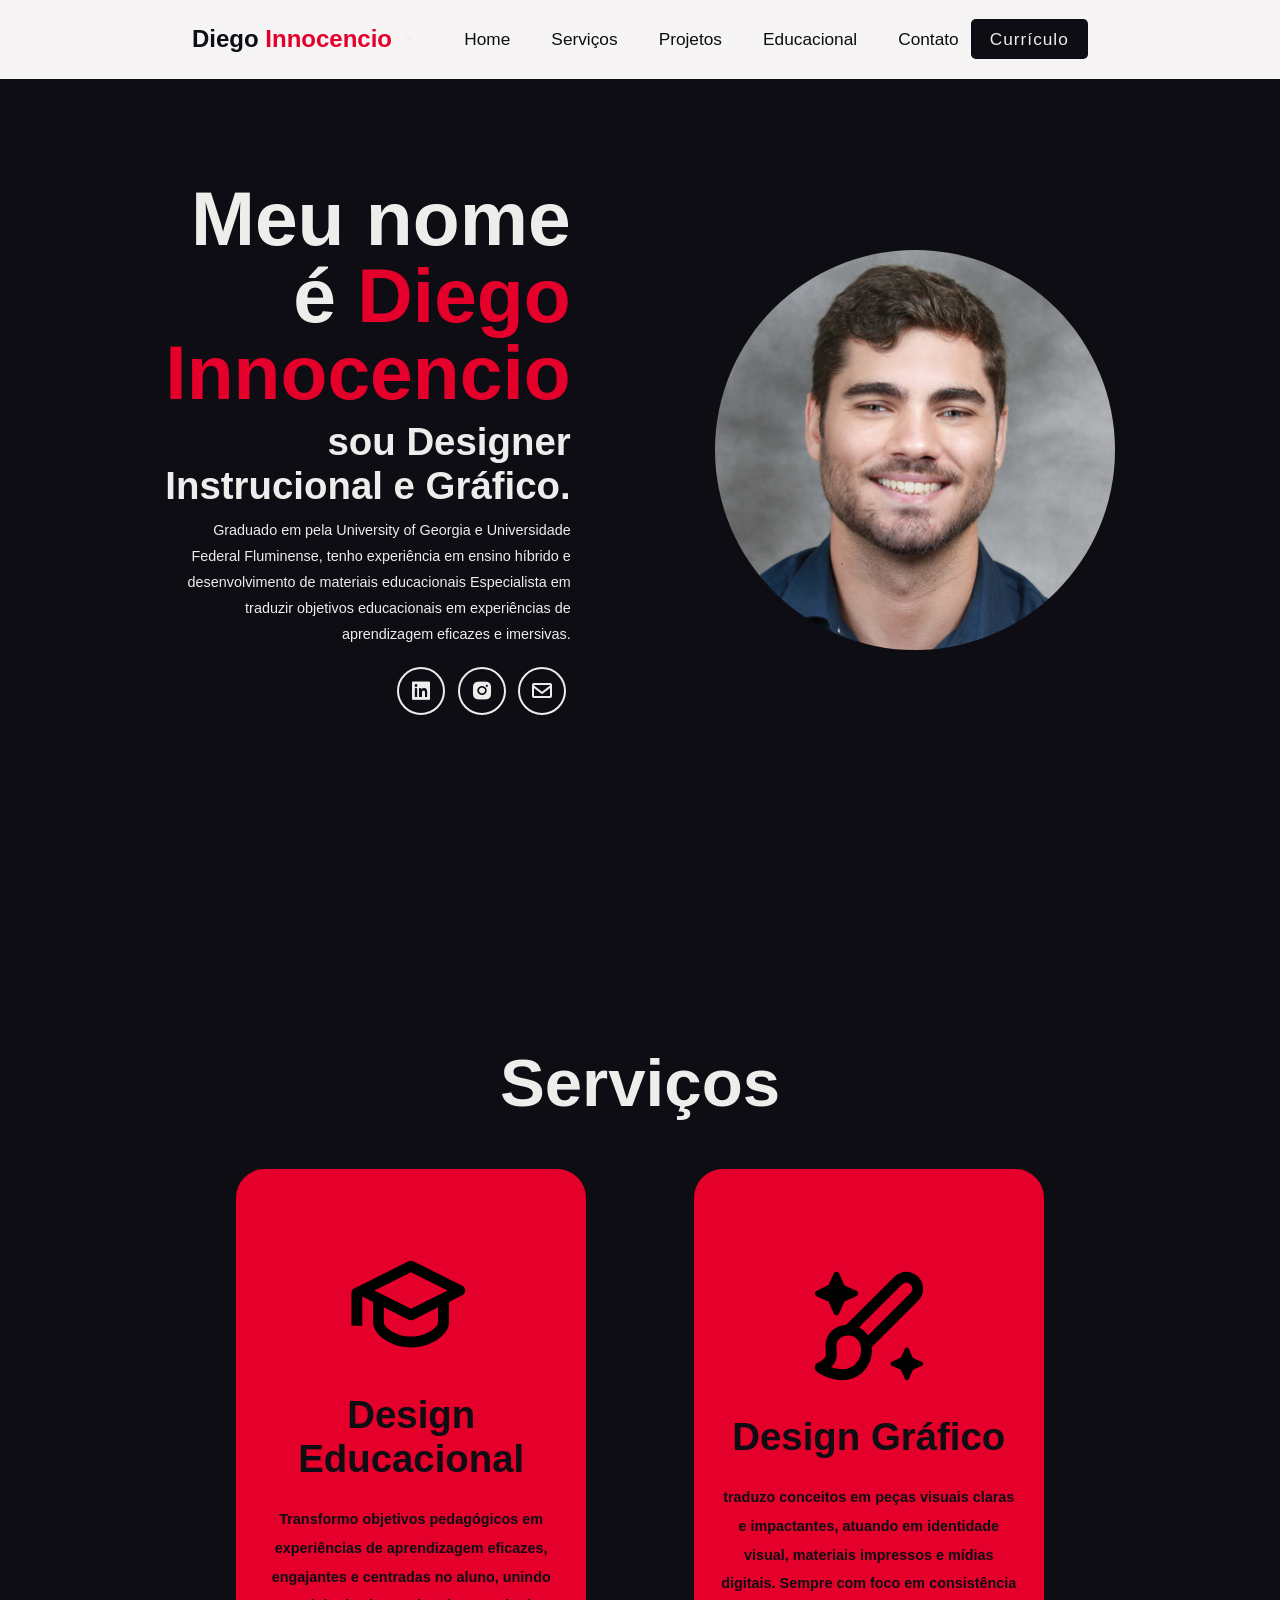
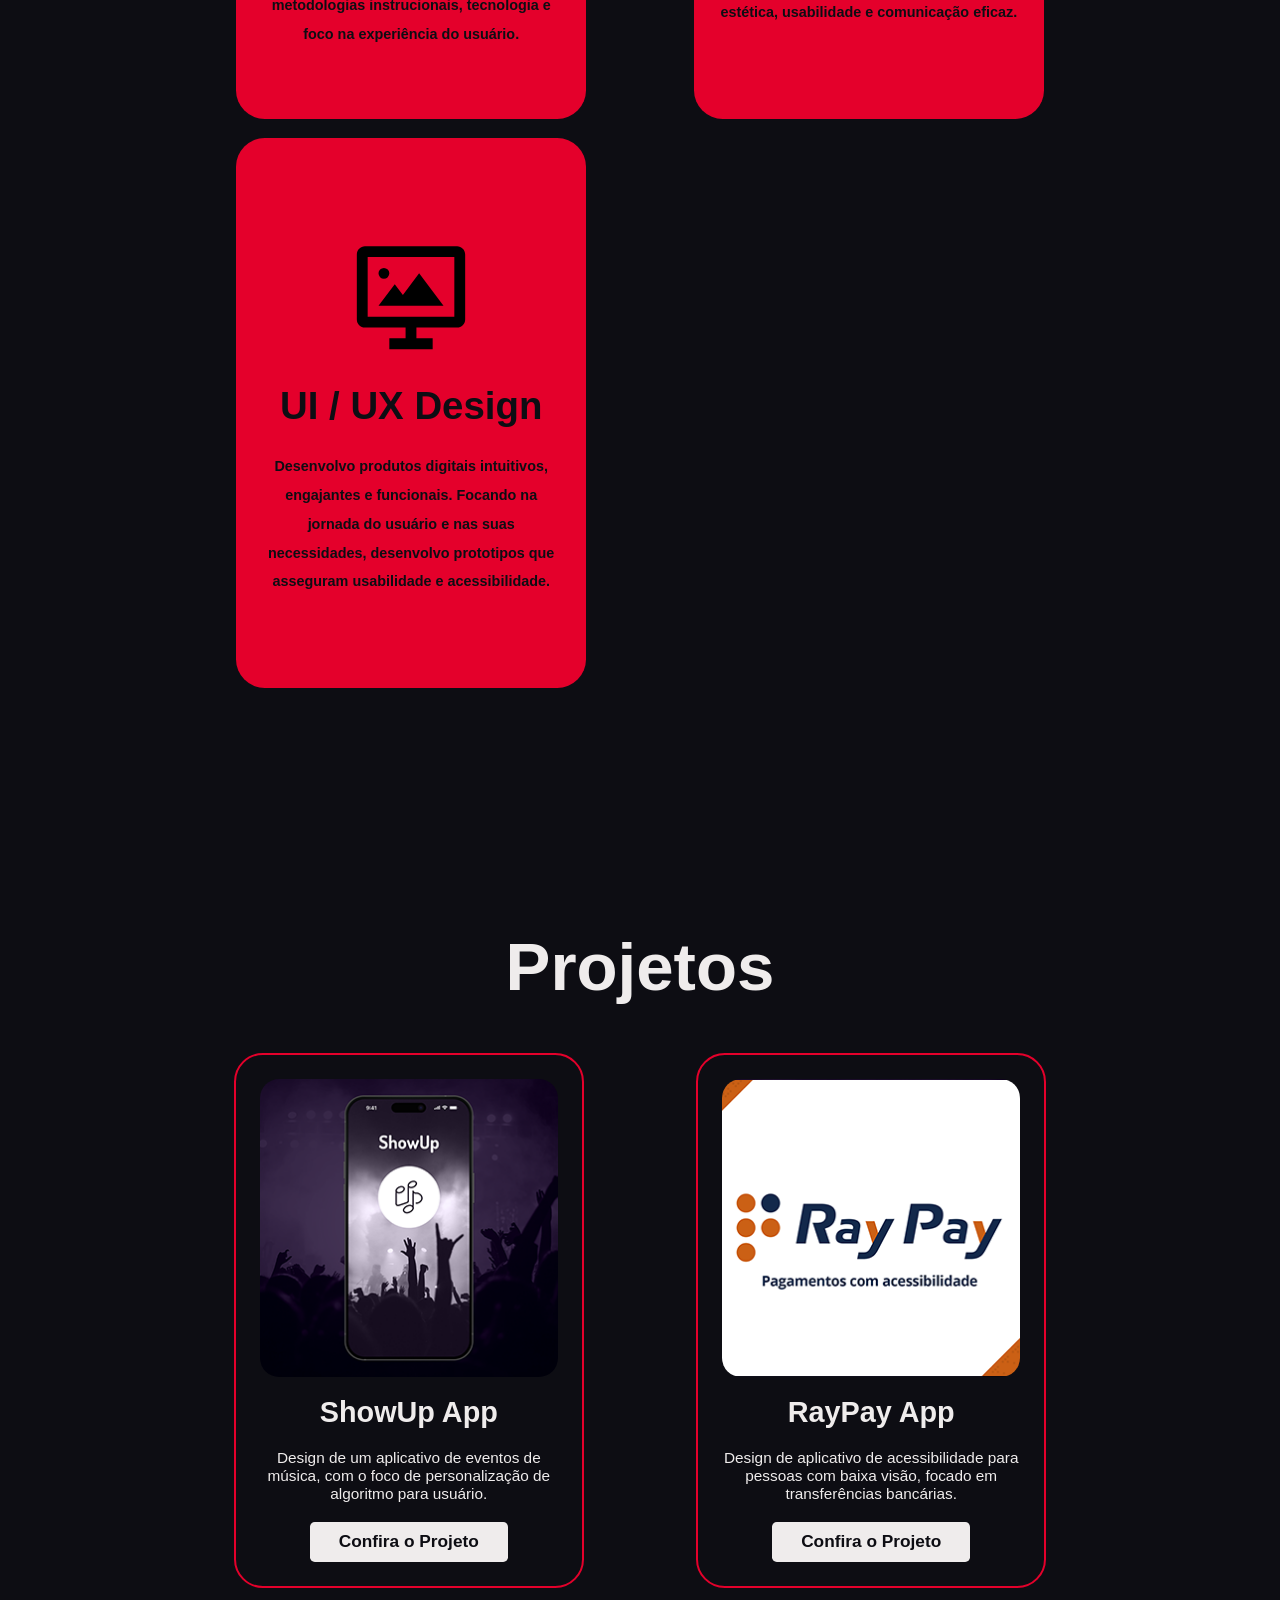
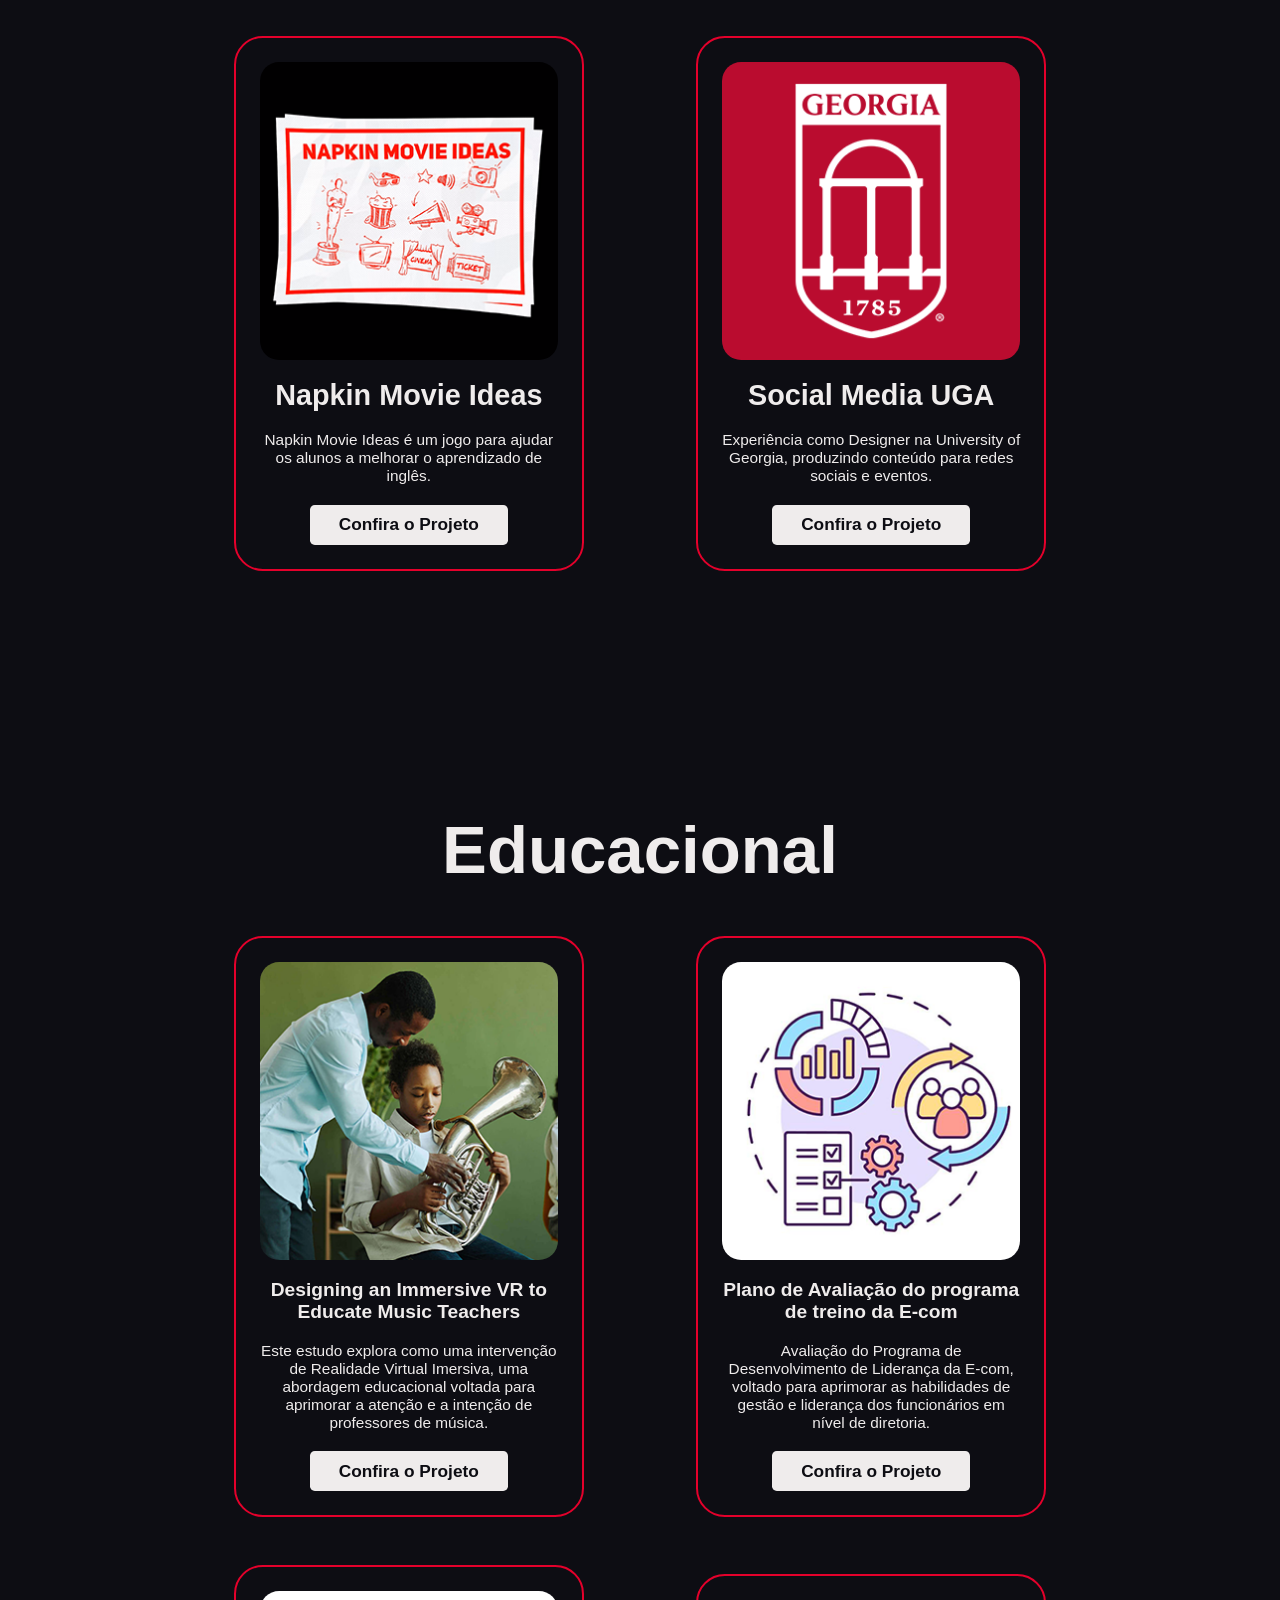
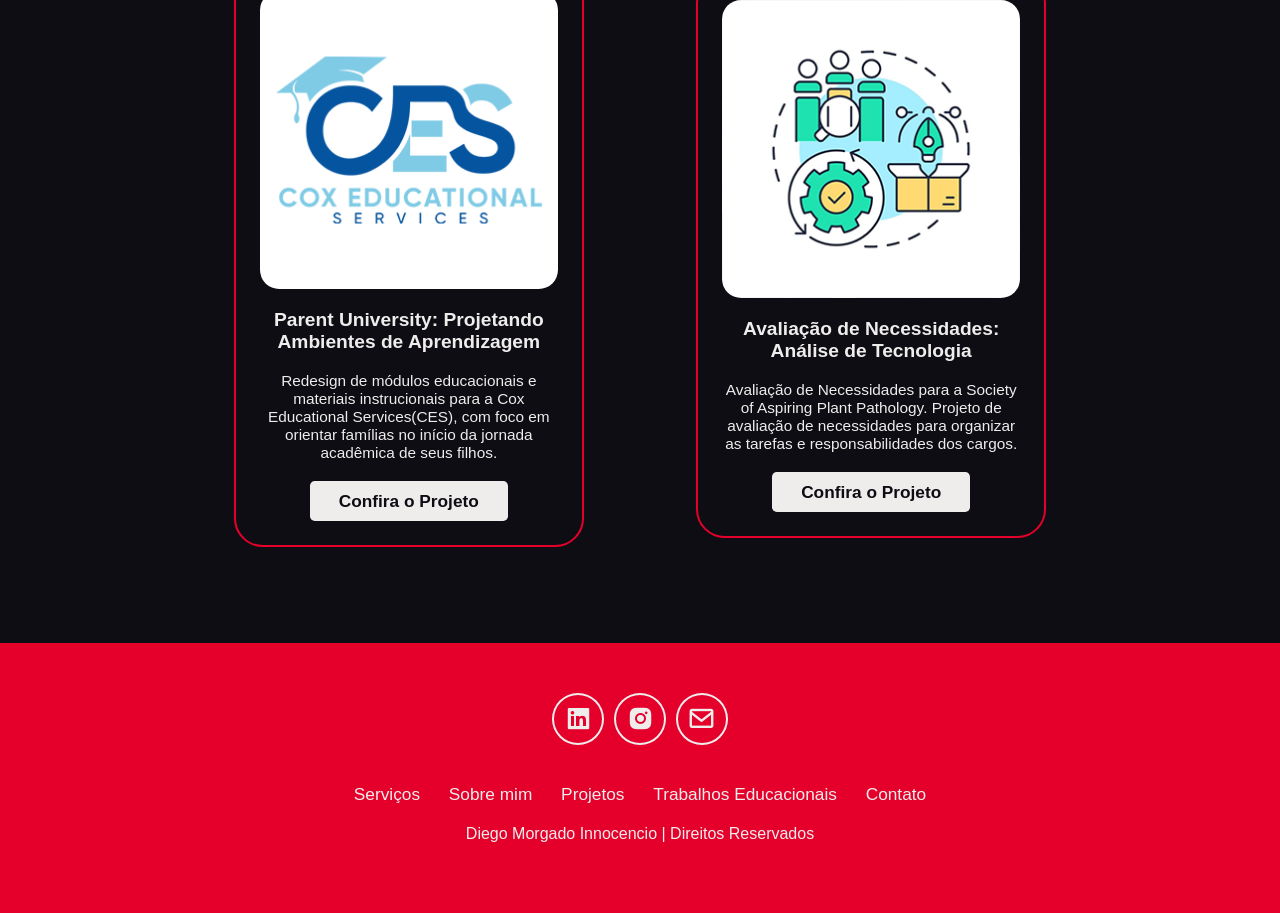
==== index.html @ fa11b502 "Update index.html" ====
<!DOCTYPE html>
<html lang="en">
<head>
    <meta charset="UTF-8">
    <meta name="viewport" content="width=device-width, initial-scale=1.0">
    <title>Website portfolio</title>
    <link rel="stylesheet" href="portfolio stylus.css">
    <link href='https://unpkg.com/boxicons@2.1.4/css/boxicons.min.css' rel='stylesheet'>

</head>

<body>
    <header class="header">
        <a href="index.html" class="Logo">
            Diego <span>Innocencio</span>
        </a>

        <i class="bx bx-menu" id="menu-icon"></i>

        <nav class="navbar">
            <a href="#home">Home</a>
            <a href="#serviços">Serviços</a>
            <a href="#projetos">Projetos</a>
            <a href="#trabalhos-educacionais">Educacional</a>
            <a href="mailto:diinnocencio@gmail.com">Contato</a>
        </nav>

        <a href="Files/Designer educacional Diego Innocencio.pdf"
        class="Gradient-button" target="_blank" rel="noopener noreferrer">Currículo</a>
        
    </header>
    

    <section class="home" id="home">
        <div class="home-content">
            <div class="home-img"></div>
            <h1>Meu nome é <span>Diego Innocencio</span></h1>
            <h3>sou Designer Instrucional e Gráfico.</h3>
            <p> Graduado em pela University of Georgia e Universidade Federal Fluminense, tenho experiência em ensino híbrido e desenvolvimento de materiais educacionais Especialista em traduzir objetivos educacionais em experiências de aprendizagem eficazes e imersivas.</p>

            <div class="social-icons">

                    <a href="https://www.linkedin.com/in/diegomorgadoinnocencio/"  target="_blank" 
                        rel="noopener noreferrer"
                         aria-label="LinkedIn">
                        <i class="bx bxl-linkedin-square"></i>
                    </a>

                    <a href="https://www.instagram.com/diinnocencio/"  target="_blank" 
                        rel="noopener noreferrer"
                         aria-label="Instagram">
                        <i class="bx bxl-instagram-alt"></i>
                    </a>

                    <a href="mailto:diinnocencio@gmail.com" aria-label="Email">
                        <i class="bx bx-envelope"></i>
                    </a>
                                
            </div>
        </div>

        <div class="home-img">
            <img src="foto portfolio.jpg" alt="Foto Diego Innocencio">
        </div>

    </section>

    <section class="serviços" id="serviços">
        <h2 class="heading">Serviços</h2>
        <div class="serviços-container">

            <div class="serviços-box">
                <div class="serviços-info">
                    <img src="icons/education.svg" alt="">
                    <h4>Design Educacional</h4>
                    <p> Transformo objetivos pedagógicos em experiências de aprendizagem eficazes, engajantes e centradas no aluno, unindo metodologias instrucionais, tecnologia e foco na experiência do usuário.</p>
                </div>
            </div>

            <div class="serviços-box">
                <div class="serviços-info">
                    <img src="icons/brush-sparkles.svg" alt="" class="serviços-info-icon">
                    <h4>Design Gráfico</h4>
                    <p>traduzo conceitos em peças visuais claras e impactantes, atuando em identidade visual, materiais impressos e mídias digitais. Sempre com foco em consistência estética, usabilidade e comunicação eficaz.</p>
                </div>
            </div>

            <div class="serviços-box">
                <div class="serviços-info">
                    <img src="icons/monitor-wallpaper.svg" alt="">
                    <h4>UI / UX Design</h4>
                    <p>Desenvolvo produtos digitais intuitivos, engajantes e funcionais. Focando na jornada do usuário e nas suas necessidades, desenvolvo prototipos que asseguram usabilidade e acessibilidade.</p>
                </div>
            </div>
        </div>
    </section>

    <section class="projetos" id="projetos">
        <h2 class="heading">Projetos</h2>

        <div class="projetos-box">
            <div class="projetos-card">
                <img src="Projeto/projeto_01_showup/icon_Showup.png" alt="">
                <h3>ShowUp App</h3>
                <p> Design de um aplicativo de eventos de música, com o foco de personalização de algoritmo para usuário.</p>
                <a href="Projeto_Showup.html" class="button">Confira o Projeto</a>
            </div>

            <div class="projetos-card">
                <img src="Projeto/projeto_Raypay/icon_Raypay.png" alt="">
                <h3>RayPay App</h3>
                <p> Design de aplicativo de acessibilidade para pessoas com baixa visão, focado em transferências bancárias. </p>
                <a href="Projeto_RayPay.html" class="button">Confira o Projeto</a>
            </div>

            <div class="projetos-card">
                <img src="Projeto/Projeto_NapkinMovieIdeas/icon_Napkin.png" alt="">
                <h3>Napkin Movie Ideas</h3>
                <p>Napkin Movie Ideas é um jogo para ajudar os alunos a melhorar o aprendizado de inglês.</p>
                <a href="Projeto_NapkinMovieIdeas.html" class="button">Confira o Projeto</a>
            </div>

            <div class="projetos-card">
                <img src="Projeto/Projeto_UGA/icon_UGA.png" alt="">
                <h3>Social Media UGA</h3>
                <p> Experiência como Designer na University of Georgia, produzindo conteúdo para redes sociais e eventos.</p>
                <a href="Projeto_UGA.html" class="button">Confira o Projeto</a>
            </div>
            
        </div>
    </section>

    
    <section class="trabalhos-educacionais" id="trabalhos-educacionais">
        <h2 class="heading">Educacional</h2>

        <div class="trabalhos-educacionais-box">
            <div class="trabalhos-educacionais-card">
                <img src="trabalhos-educacionais/Trabalho_AERA/icon_AERA.png" alt="">
                <h3>Designing an Immersive VR to Educate Music Teachers</h3>
                <p>Este estudo explora como uma intervenção de Realidade Virtual Imersiva, uma abordagem educacional voltada para aprimorar a atenção e a intenção de professores de música.</p>
                <a href="Trabalho_Aera.html" class="button">Confira o Projeto</a>
            </div>

            <div class="trabalhos-educacionais-card">
                <img src="trabalhos-educacionais/Trabalho_Plano_de_Avaliação/icon_Plano_de_Avaliacao.png" alt="">
                <h3>Plano de Avaliação do programa de treino da E-com</h3>
                <p> Avaliação do Programa de Desenvolvimento de Liderança da E-com, voltado para aprimorar as habilidades de gestão e liderança dos funcionários em nível de diretoria.</p>
                <a href="Trabalho_Plano_de_Avaliacao.html" class="button">Confira o Projeto</a>
            </div>

            <div class="trabalhos-educacionais-card">
                <img src="trabalhos-educacionais/Trabalho_Parent University/icon_Parent_University.png" alt="">
                <h3>Parent University: Projetando Ambientes de Aprendizagem</h3>
                <p> Redesign de módulos educacionais e materiais instrucionais para a Cox Educational Services(CES), com foco em orientar famílias no início da jornada acadêmica de seus filhos.</p>
                <a href="Trabalho_Parent_University.html" class="button">Confira o Projeto</a>
            </div>

            <div class="trabalhos-educacionais-card">
                <img src="trabalhos-educacionais/Trabalho_Avaliação_Necessidades/icon_Avaliacao_Necessidades.png" alt="">
                <h3>Avaliação de Necessidades: Análise de Tecnologia</h3>
                <p> Avaliação de Necessidades para a Society of Aspiring Plant Pathology. Projeto de avaliação de necessidades para organizar as tarefas e responsabilidades dos cargos.</p>
                <a href="Trabalho_Avaliação_Necessidades.html" class="button">Confira o Projeto</a>
            </div>


           
        </div>
    </section>

      
        <footer class="footer">

             <div class="social-icons">

                <div class="social-icons">
                    <a href="https://www.linkedin.com/in/diegomorgadoinnocencio/"  target="_blank" 
                        rel="noopener noreferrer"
                         aria-label="LinkedIn">
                        <i class="bx bxl-linkedin-square"></i>
                    </a>

                    <a href="https://www.instagram.com/diinnocencio/"  target="_blank" 
                        rel="noopener noreferrer"
                         aria-label="Instagram">
                        <i class="bx bxl-instagram-alt"></i>
                    </a>

                    <a href="mailto:diinnocencio@gmail.com" aria-label="Email">
                        <i class="bx bx-envelope"></i>
                    </a>
                 </div> 
            </div> 

            <ul class="list">

                <li>
                    <a href="#serviços">Serviços</a>
                </li>

                <li>
                    <a href="#sobre">Sobre mim</a>
                </li>

                <li>
                    <a href="#projetos">Projetos</a>
                </li>

                <li>
                    <a href="#trabalhos-educacionais">Trabalhos Educacionais</a>
                </li>

                <li>
                    <a href="#contato">Contato</a>
                </li>
            </ul>

            <p class="copyright">
                Diego Morgado Innocencio | Direitos Reservados
            </p>
            
        </footer>
</body>
</html>
---- portfolio stylus.css ----
*{
margin: 0;
padding: 0;
box-sizing: border-box;
text-decoration: none;
scroll-behavior: smooth;
font-family: Arial, Helvetica, sans-serif;
}

:root {
    --bg-color: rgb(13, 13, 19); 
    --second-bg-color: rgb(64, 31, 118);
    --complement-color: rgb(130, 74, 161);
    --neutral-color: rgb(214, 210, 196);
    --text-color:rgb(239, 236, 236);
    --main-color:rgb(228, 0, 43);
}

html{
    font-size: 60%;
    overflow-x: clip;
}

body{
    background-color: var(--bg-color);
    color: var(--text-color);
}

.header{
    position: fixed;
    width: 100%;
    top: 0;
    left: 0;
    padding: 2rem 15%;
    background: rgba(246, 244, 244);
    backdrop-filter: blur(10px);
    display: flex;
    justify-content: space-between;
    align-items: center;
    z-index: 1000;
}

.Logo{
    font-size: 2.5rem;
    color: var(--bg-color);
    font-weight: 800;
    cursor: pointer;
    transition: 0.3s ease-in-out;
}

.Logo:hover{
    transform: scale(1.1);
}

span{
    background: var(--main-color);
    background-clip: text;
    color: transparent;
}

.navbar a {
    font-size: 1.8rem;
    color: var(--bg-color);
    margin-left: 4rem;
    font-weight: 500;
    transition: 0.3s ease-in-out;
    border-bottom: 3px solid transparent;
}

.navbar a:hover {
    color: var(--main-color);
    border-bottom: 3px solid var(--main-color);
}

.Gradient-button{
    display: inline-block;
    font-size: 1.8rem;
    padding: 1rem 2rem;
    border-radius: .5rem;
    background: var(--bg-color);
    letter-spacing: 1px;
    cursor: pointer;
    transition: 0.3s ease-in-out;
    color: var(--text-color);
    border: none; 
    text-decoration: none;  
    text-wrap: nowrap;
}

.Gradient-button:hover{
        background: var(--main-color);
        color: white;
}

section{
    min-height: 100vh;
    padding: 10rem 15%;
}

.home{
    display: flex;
    align-items: center;
    justify-content: center;
    gap: 15rem;
}

.home-content{
    display: flex;
    flex-direction: column;
    align-items: flex-end;
    text-align: right;
}

.home-content h1{
    font-size: 8rem;
    font-weight: 700;
    margin-top: 1.5rem;
    line-height: 1;
}

.home-content h3{
    margin: 1rem 0;
    font-size: 4rem;
}

.home-content p{
    font-size: 1.5rem;
    font-weight: 500;
    line-height: 1.8;
}

.home-img img{
    width: 32vw;
    height: 32vw;                   /* ⭐ igual à largura = quadrado */
    max-width: 400px;               /* ⭐ limite em telas grandes */
    max-height: 400px;
    object-fit: cover;              /* ⭐ preenche sem distorcer */
    border-radius: 0;   
     display: block;
    border-radius: 50%;
}



.home .social-icons a{
    display: inline-flex;          /* ⭐ centraliza o ícone */
    justify-content: center;
    align-items: center;
    width: 5rem;                    /* ⭐ largura fixa */
    height: 5rem;                   /* ⭐ igual à largura = círculo perfeito */
    font-size: 2.5rem;              /* ⭐ ajuste o ícone ao tamanho */
    background: transparent;
    border: 2px solid var(--text-color);
    border-radius: 50%;             /* ⭐ círculo */
    color: var(--text-color);
    margin: 2rem .5rem;
    padding: 0;                     /* ⭐ padding não é mais necessário */
    transition: 0.3s ease-in-out;
}

.home .social-icons a:hover{  
    background-color: var(--main-color);
    border: 2px solid var(--main-color);
    transform: scale(1.2) translateY(-5px);
}

.button-group{
    display: flex;
    gap: 1.5rem;
}

.button{
    display: inline-block;
    padding: 1rem 3rem;
    background-color: var(--text-color);
    color: var(--bg-color);
    border-radius: .5rem;
    font-size: 1.8rem;
    font-weight: 600;
    transition: 0.3s ease-in-out;
}

.button:hover{
    transform: scale(1.05);
    background-color: var(--main-color);
    color: var(--text-color);    
}



.heading{
    text-align: center;
    font-size: 7rem;
    margin:  5rem 0;
}

.serviços{
    background-color: var(--bg-color);
    color: var(--bg-color);
}

.serviços h2{
    color: var(--text-color);
}

.serviços-container{
    display: grid;
    grid-template-columns: repeat(auto-fit, minmax(300px, 1fr));
    align-items: center;
    gap: 2rem;
}

.serviços-box{
    display: flex;
    justify-content: center;
    align-items: center;
    background-color: var(--main-color);
    height: 550px;
    max-width: 350px;             /* ⭐ limita a largura total do grid */
    margin: 0 auto;   
    border-radius: 3rem;
    cursor: pointer;
    border: 5px solid transparent;
    transition: 0.4s ease-in-out;
}

.serviços-box:hover{
    background-color: var(--text-color);
    color: var(--bg-color);
    border: solid var(--main-color);
    transform: scale(1.05);
}

.serviços-info{
    display: flex;
    flex-direction: column;
    justify-content: center;
    align-items: center;
    gap: 2.5rem;
    padding: 2rem;
}

.serviços-info h4{
    text-align: center;
    font-size: 4rem;
    margin: 0;
    font-weight: 800;
}

.serviços-info p{
    text-align: center;
    font-size: 1.5rem;
    font-weight: 600;
    line-height: 2;
    margin: 0;

}

.serviços-info img{
    width: 130px;
    height: 130px;
    object-fit: cover;
}


.projetos{
    background-color: var(--bg-color);
    }

.projetos-box{
    display: grid;
    grid-template-columns: repeat(auto-fit, minmax(300px, 1fr));
    margin: 0 auto;   
    place-items: center;
    gap: 3rem;
    row-gap: 5rem;
}

.projetos-card{
    display: flex;
    flex-direction: column;
    align-items: center;
    justify-content: center;
    text-align: center;
    background-color: var(--bg-color);
    border: 2px solid var(--main-color);
    max-width: 350px;             /* ⭐ limita a largura total do grid */
    border-radius: 3rem;
    gap: 2rem;
    padding: 2.5rem;
    overflow: hidden;
    cursor: pointer;
    transition: 0.3s ease-in-out;

}

.projetos-card:hover{
    background-color: var(--main-color);
    color: var(--text-color);
    transform: scale(1.05);
}

.projetos-card img{
    width: 100%;
    max-width: 300px;
    aspect-ratio: 1/1;
    object-fit: cover;
    border-radius: 2rem;
}

.projetos-card h3{
    font-size: 3rem;
    margin: 0%;
}

.projetos-card p{
    font-size: 1.6rem;
}

.projetos .button{
    background-color: var(--text-color);
    color: var(--bg-color);
}

.projetos .button:hover{
    background-color: var(--bg-color);
    color: var(--text-color);
}


.trabalhos-educacionais{
    background-color: var(--bg-color);
    }

.trabalhos-educacionais-box{
    display: grid;
    grid-template-columns: repeat(auto-fit, minmax(300px, 1fr));
    place-items: center;
    gap: 3rem;
    row-gap: 5rem;
}

.trabalhos-educacionais-card{
    display: flex;
    flex-direction: column;
    align-items: center;
    justify-content: center;
    text-align: center;
    background-color: var(--bg-color);
    border: 2px solid var(--main-color);
    max-width: 350px;             /* ⭐ limita a largura total do grid */
    border-radius: 3rem;
    gap: 2rem;
    padding: 2.5rem;
    overflow: hidden;
    cursor: pointer;
    transition: 0.3s ease-in-out;
}

.trabalhos-educacionais-card:hover{
    background-color: var(--main-color);
    color: var(--text-color);
    transform: scale(1.05);
}

.trabalhos-educacionais-card img{
    width: 100%;
    max-width: 300px;
    aspect-ratio: 1/1;
    object-fit: cover;
    border-radius: 2rem;
}

.trabalhos-educacionais-card h3{
    font-size: 2rem;
    margin: 0%;
}

.trabalhos-educacionais-card p{
    font-size: 1.6rem;
}

.trabalhos-educacionais .button{
    background-color: var(--text-color);
    color: var(--bg-color);
}

.trabalhos-educacionais .button:hover{
    background-color: var(--bg-color);
    color: var(--text-color);
}

.contato{
    background-color: var(--bg-color);
    }

.contato h2{
    margin-bottom: 3rem;
    color: var(--text-color);
}

.contato form{
    display: flex;
    grid-template-columns: 1fr 2fr;
    align-items: stretch;
    justify-content: center;
    gap: 2rem;
    margin: 2rem 0;
    text-align: center; 
}
.contato form .input-box input,
.contato form textarea{
    width: 100%;
    max-width: 700px;
    padding: 2.5rem;
    font-size: 1.8rem;
    color: var(--text-color);
    background-color: var(--bg-color);
    border: 2px solid var(--main-color);
    border-radius: 2rem;
    margin: 1.5rem 0;
    resize: none;
}

.footer{
    width: 100%;
    background-color: var(--main-color);
    padding: 50px 0;
}

.footer .social-icons{
    display: flex;
    justify-content: center;  
    gap: 1rem;                   
    margin-bottom: 2rem;
}

.footer .social-icons a{
    display: inline-flex;
    justify-content: center;
    align-items: center;
    font-size: 3rem;
    padding: 1rem;
    background: transparent;
    border: 2px solid var(--text-color);
    border-radius: 50%;
    color: var(--text-color);
    margin: 0;                 
    transition: color 0.3s ease-in-out, background-color 0.3s ease-in-out, transform 0.3s ease-in-out;
}

.footer .social-icons a:hover{
    color: var(--bg-color);
    background-color: var(--text-color);
    border-color: var(--text-color);
    transform: scale(1.2) translateY(-5px);
}

.footer ul{
    display: flex;
    justify-content: center;        
    gap: 3rem;
    margin: 0 auto;             
    padding: 0;                     
    list-style: none;
    font-size: 1.8rem;
    text-align: center;
    flex-wrap: wrap;               
}

.footer ul li a{
    color: var(--text-color);
    border-bottom: 3px solid transparent;
    transition: border-color 0.3s ease-in-out, color 0.3s ease-in-out;
}

.footer ul li a:hover{
    border-bottom: 3px solid var(--bg-color);
    color: var(--bg-color);
}

.footer .copyright{
    text-align: center;
    margin-top: 20px;
    margin-bottom: 20px; 
    font-size: 16px;
    color: var(--text-color);
}


.projeto-pagina-img{
    background-color: var(--bg-color);
}

.projeto-pagina-content{
  display: flex;
  flex-direction: column;
  gap: 0px; /* Removes space between flex items */
  align-items: center; /* Optional: aligns images vertically */
}

.projeto-pagina-img img{
  display: block; /* Removes the bottom baseline gap of inline elements */
  max-width: 100%; /* Ensures the image doesn't overflow its container */
  height: auto;   /* Maintains aspect ratio */
  object-fit: contain;
}

.projeto-pagina-video-youtube{
    width: 100%;
    max-width: 1120px;
    aspect-ratio: 1120/630;
    margin: 0; 
}

.projeto-pagina-video-youtube iframe{
    width: 100%;
    height: 100%;
    border: 0;
    display: block;
}

.trabalhos-educacionais-pagina-video-youtube{
    width: 100%;
    max-width: 1120px;
    aspect-ratio: 1120/630;
    margin: 0; 
}

.trabalhos-educacionais-pagina-video-youtube iframe{
    width: 100%;
    height: 100%;
    border: 0;
    display: block;
}

.trabalhos-educacionais-pagina{
    min-height: 100vh;
    padding: 12rem 5% 6rem;        
    background-color: var(--bg-color);
}

.trabalhos-educacionais-pagina-content{
    width: 100%;
    max-width: 1120px;
    margin: 0 auto;   
    display: flex;
    flex-direction: column;
    gap: 3rem;
    align-items: center;
}

.trabalhos-educacionais-pagina-pdf-exibir{
    width: 100%;
    height: 85vh;                  
    min-height: 500px;             
    max-height: 2400px;          
    border: 4px solid var(--main-color);
    border-radius: 2rem;
    overflow: hidden;             
    background: var(--text-color);       
}

.trabalhos-educacionais-pagina-pdf-exibir iframe{
    width: 100%;
    height: 100%;
    border: 0;
    display: block;
}


/* ---------- Port para Mobile---------- */

img {
    max-width: 100%;
    height: auto;
}

/* ---------- TABLETS (até 1024px) ---------- */
@media (max-width: 1024px) {

.navbar{
        display: none;
    }

 .home{
        flex-direction: column-reverse;
        margin: 5rem 0;
        gap: 5rem;
    }

    .home-content{
        align-items: center;
        text-align: center;
    }
    
    .home-img{
        width: 50vw;
        margin: auto;
        display: flex;
        justify-content: center;
    }

        html {
        font-size: 55%;
    }

    .header {
        padding: 2rem 5%;
    }

    section {
        padding: 8rem 5%;
    }

    .home {
        gap: 5rem;
    }

    .home-content h1 {
        font-size: 6rem;
    }

    .home-content h3 {
        font-size: 3rem;
    }

        .heading {
        font-size: 5.5rem;
        margin: 3rem 0;
    }

    .home .social-icons{
    display: flex;
    flex-direction: row;  
    justify-content: center;    
    align-items: center;
    gap: 1.5rem;                
    width: 100%;
    }

    
    /* ============================================================
   MOBILE MAIN STREAM — 375px a 480px
   iPhone 12/13/14/15, Galaxy S21+, Pixel 6+
   ============================================================ */
@media (max-width: 480px) {

    /* ---- BASE ---- */
    html {
        font-size: 50%;
    }

    section {
        padding: 8rem 5% 4rem;
        min-height: auto;
    }

    .heading {
        font-size: 3.8rem;
        margin: 2rem 0;
    }

    /* ---- HEADER ---- */
    .header {
        padding: 1.5rem 5%;
    }

    .Logo {
        font-size: 2rem;
    }

    /* botão currículo menor */
    .Gradient-button {
        display: active;
        font-size: 1.3rem;
        padding: 0.7rem 1.2rem;
    }

    /* ---- HOME ---- */
    .home {
        flex-direction: column;
        gap: 3rem;
        padding-top: 10rem;
        text-align: center;
    }

    .home-content {
        align-items: center;
        text-align: center;
        width: 100%;
    }

    .home-content h1 {
        font-size: 4rem;
        line-height: 1.2;
    }

    .home-content h3 {
        font-size: 2.2rem;
    }

    .home-content p {
        font-size: 1.5rem;
        line-height: 1.7;
        padding: 0 1rem;
    }

    
    /* botões sociais + email empilhados */
    .social-and-button {
        flex-direction: column;
        justify-content: center;
        align-items: center;
        gap: 1.5rem;
        width: 100%;
        margin: 2rem auto 0;
    }

    .home .social-icons {
        display: flex;
        justify-content: center;
        gap: 1rem;
    }

    .home .social-icons a {
        font-size: 2.5rem;
        padding: 0.8rem;
        margin: 0;
    }

    .button-group {
        justify-content: center;
    }

    .button {
        font-size: 1.6rem;
        padding: 1rem 2.5rem;
    }

    /* ---- SERVIÇOS ---- */
    .serviços-container {
        grid-template-columns: 1fr;
        gap: 2rem;
    }

    .serviços-box {
        height: auto;
        min-height: 400px;
        max-width: 100%;
        padding: 1.5rem;
        border-radius: 2rem;
    }

    .serviços-info {
        gap: 1.5rem;
        padding: 1.5rem;
    }

    .serviços-info h4 {
        font-size: 2.8rem;
    }

    .serviços-info p {
        font-size: 1.4rem;
        line-height: 1.8;
    }

    .serviços-info img {
        width: 90px;
        height: 90px;
    }

    /* ---- PROJETOS ---- */
    .projetos-box {
        grid-template-columns: 1fr;
        gap: 2rem;
        row-gap: 3rem;
    }

    .projetos-card {
        max-width: 100%;
        padding: 2rem 1.5rem;
        border-radius: 2rem;
        gap: 1.5rem;
    }

    .projetos-card img {
        max-width: 220px;
    }

    .projetos-card h3 {
        font-size: 2.4rem;
    }

    .projetos-card p {
        font-size: 1.4rem;
        line-height: 1.7;
    }

    /* ---- TRABALHOS EDUCACIONAIS ---- */
    .trabalhos-educacionais-box {
        grid-template-columns: 1fr;
        gap: 2rem;
        row-gap: 3rem;
    }

    .trabalhos-educacionais-card {
        max-width: 100%;
        padding: 2rem 1.5rem;
        border-radius: 2rem;
        gap: 1.5rem;
    }

    .trabalhos-educacionais-card img {
        max-width: 220px;
    }

    .trabalhos-educacionais-card h3 {
        font-size: 1.9rem;
        line-height: 1.3;
    }

    .trabalhos-educacionais-card p {
        font-size: 1.4rem;
        line-height: 1.7;
    }

    
    /* ---- FOOTER ---- */
    .footer {
        padding: 3rem 5%;
    }

    .footer .social-icons a {
        font-size: 2.5rem;
        padding: 0.8rem;
    }

    .footer ul {
        gap: 1.5rem;
        font-size: 1.5rem;
        flex-direction: column;
    }

    .footer .copyright {
        font-size: 1.3rem;
        margin: 1.5rem 0;
        padding: 0 5%;
    }

    /* ---- PÁGINAS DE PROJETO ---- */
    .trabalhos-educacionais-pagina {
        padding: 10rem 4% 4rem;
    }

    .trabalhos-educacionais-pagina-pdf-exibir {
        height: 70vh;
        min-height: 400px;
        border-radius: 1rem;
        border-width: 2px;
    }

    .projeto-pagina-video-youtube,
    .trabalhos-educacionais-pagina-video-youtube {
        max-width: 100%;
        aspect-ratio: 16/9;
        border-radius: 1rem;
    }
}

/* ============================================================
   COMPACT MOBILE — 320px a 374px
   iPhone SE (1ª geração), Galaxy A01, phones antigos
   ============================================================ */
@media (max-width: 374px) {

    html {
        font-size: 45%;
    }

    section {
        padding: 7rem 4% 3rem;
    }

    .heading {
        font-size: 3rem;
    }

    /* header compacto */
    .header {
        padding: 1.2rem 4%;
    }

    .Logo {
        font-size: 1.7rem;
    }

    
    .Gradient-button {
        display: active;
        font-size: 1.2rem;
        padding: 0.6rem 1rem;
    }

        /* home */
    .home-content h1 {
        font-size: 3.2rem;
    }

    .home-content h3 {
        font-size: 1.8rem;
    }

    .home-content p {
        font-size: 1.3rem;
    }

    .home-img img {
        width: 70vw;
        height: 70vw;
    }

    /* botões */
    .button {
        font-size: 1.4rem;
        padding: 0.8rem 2rem;
    }

    /* cards */
    .serviços-info h4 {
        font-size: 2.2rem;
    }

    .serviços-info p,
    .projetos-card p,
    .trabalhos-educacionais-card p {
        font-size: 1.3rem;
    }

    .projetos-card h3 {
        font-size: 2rem;
    }

    .trabalhos-educacionais-card h3 {
        font-size: 1.6rem;
    }

    .projetos-card img,
    .trabalhos-educacionais-card img {
        max-width: 180px;
    }

    /* footer */
    .footer ul {
        gap: 1rem;
        font-size: 1.3rem;
    }

    .footer .copyright {
        font-size: 1.1rem;
    }
}
}
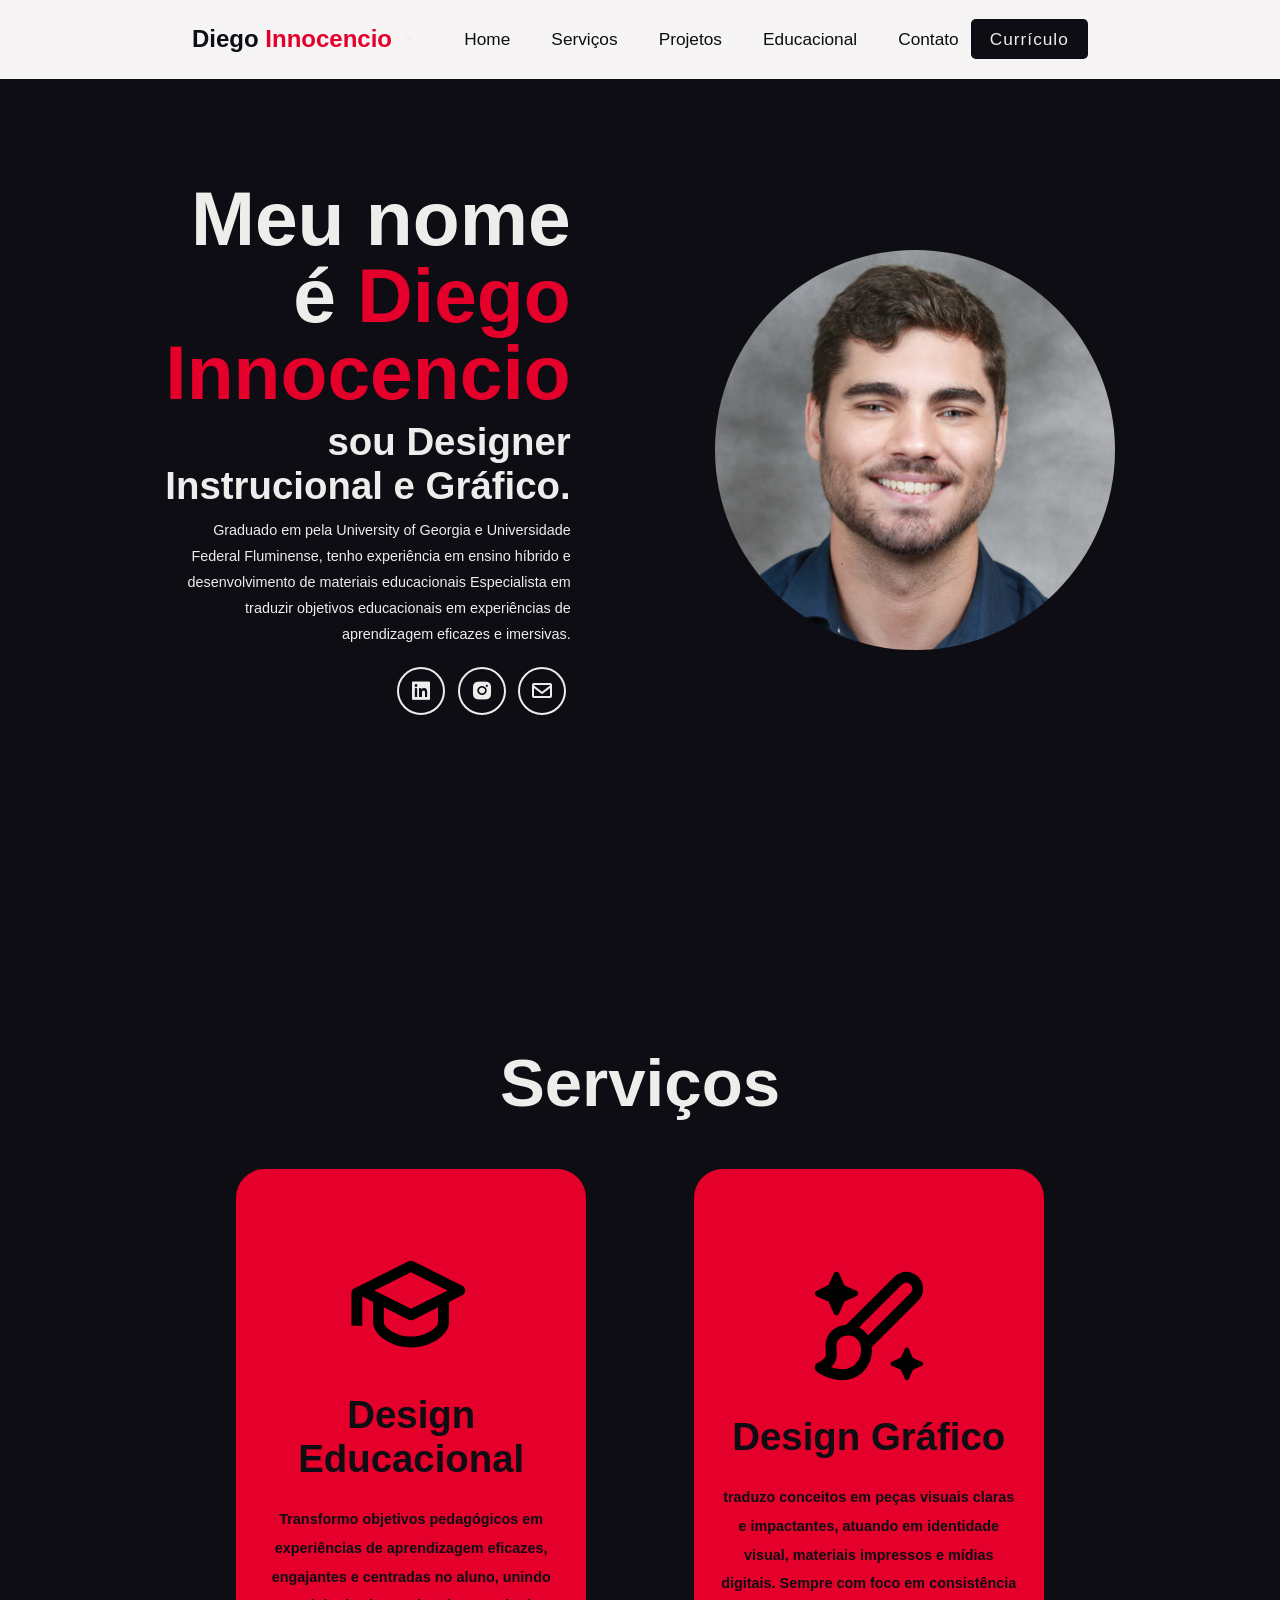
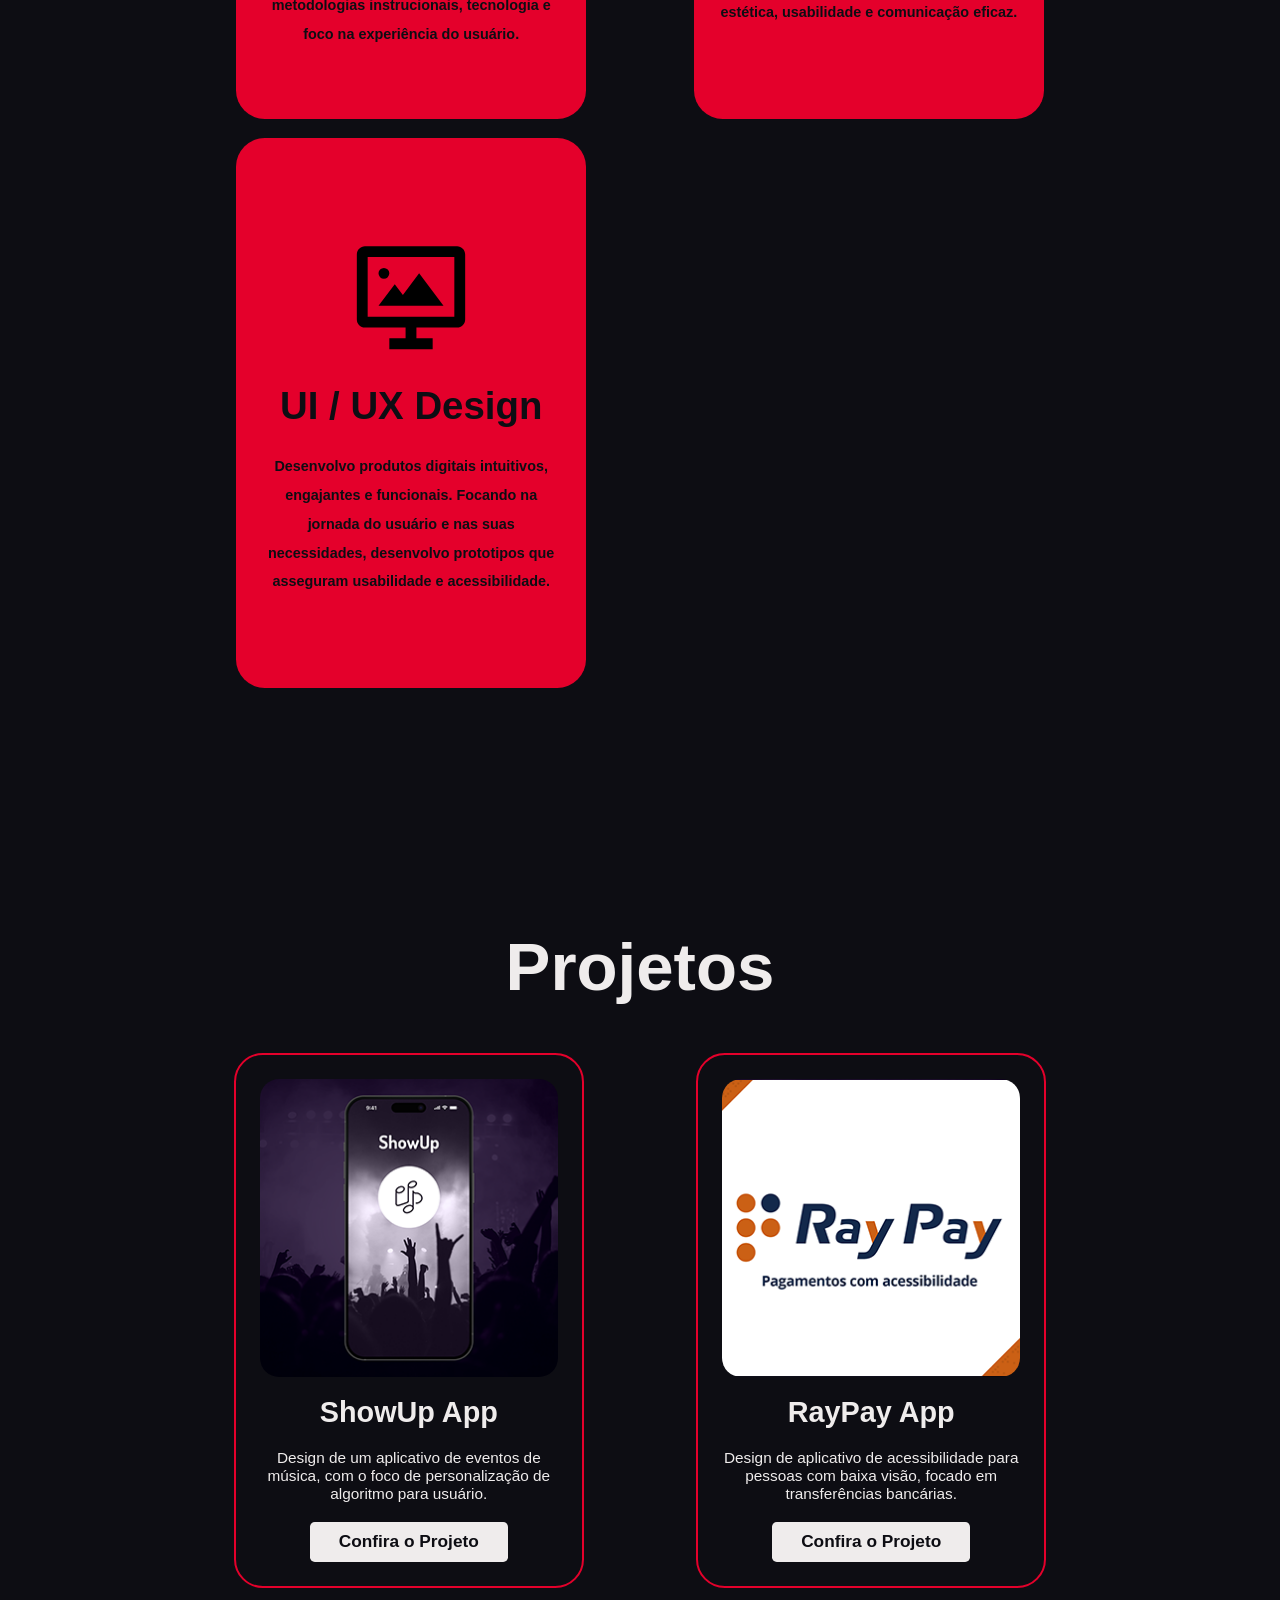
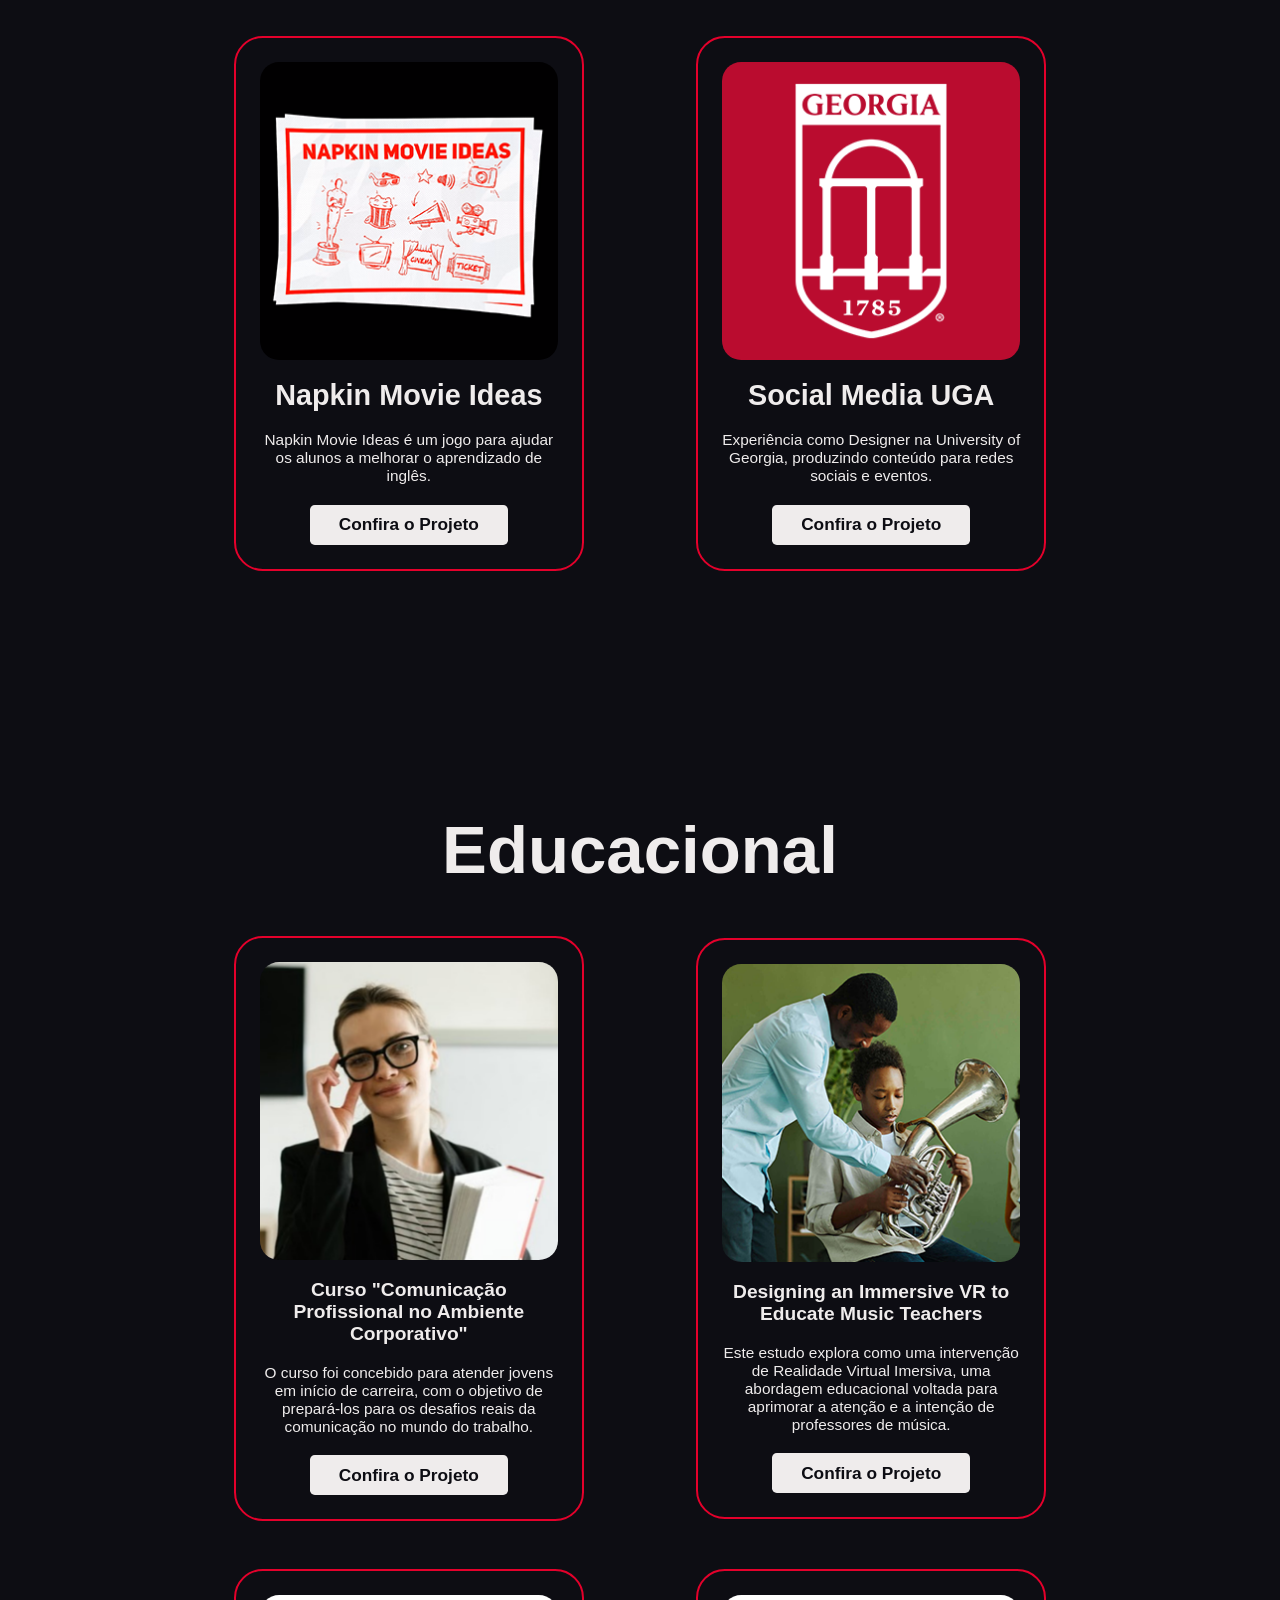
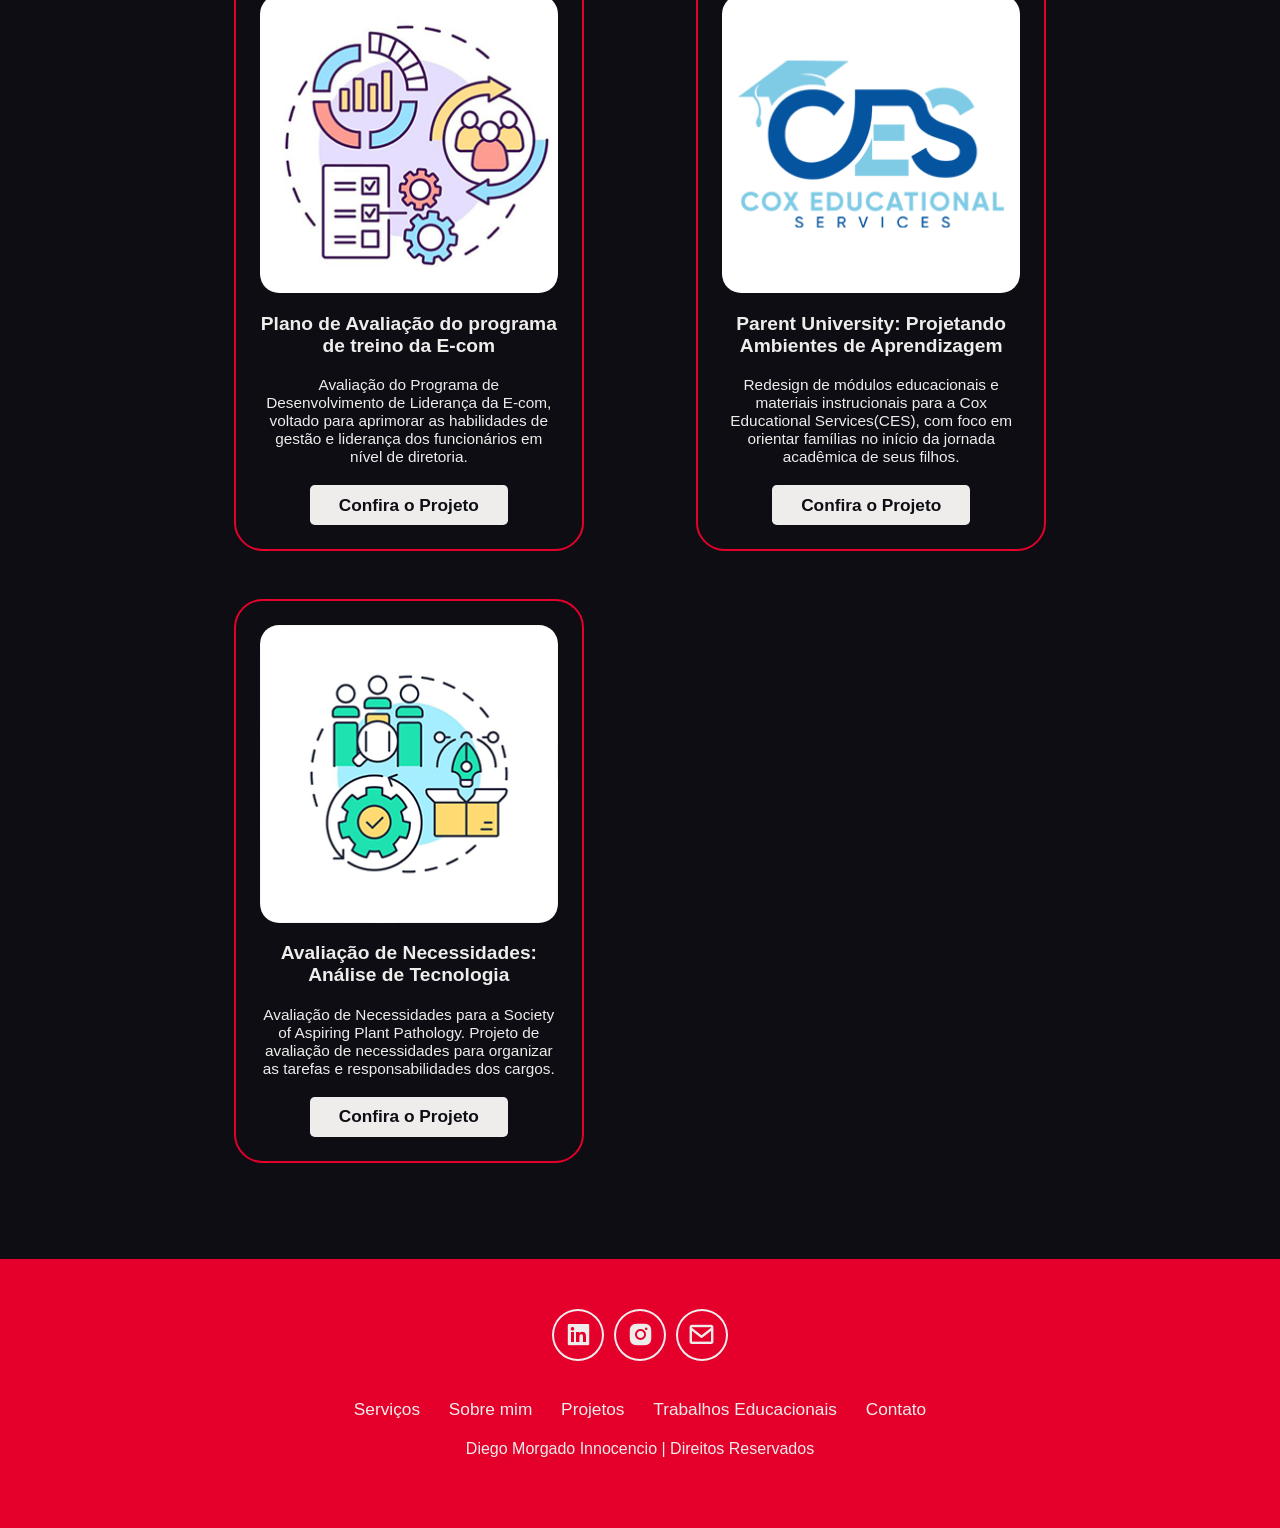
==== commit e9c040c6: "Add files via upload" ====
--- a/index.html
+++ b/index.html
@@ -27,7 +27,7 @@
 
         <a href="Files/Designer educacional Diego Innocencio.pdf"
         class="Gradient-button" target="_blank" rel="noopener noreferrer">Currículo</a>
-        
+
     </header>
     
 
@@ -134,7 +134,15 @@
     <section class="trabalhos-educacionais" id="trabalhos-educacionais">
         <h2 class="heading">Educacional</h2>
 
+        
         <div class="trabalhos-educacionais-box">
+            <div class="trabalhos-educacionais-card">
+                <img src="trabalhos-educacionais/Trabalho_Moodle/icon_Moodle.png" alt="">
+                <h3>Curso "Comunicação Profissional no Ambiente Corporativo"</h3>
+                <p>O curso foi concebido para atender jovens em início de carreira, com o objetivo de prepará-los para os desafios reais da comunicação no mundo do trabalho.</p>
+                <a href="Trabalho_Aera.html" class="button">Confira o Projeto</a>
+            </div>
+
             <div class="trabalhos-educacionais-card">
                 <img src="trabalhos-educacionais/Trabalho_AERA/icon_AERA.png" alt="">
                 <h3>Designing an Immersive VR to Educate Music Teachers</h3>
@@ -162,8 +170,6 @@
                 <p> Avaliação de Necessidades para a Society of Aspiring Plant Pathology. Projeto de avaliação de necessidades para organizar as tarefas e responsabilidades dos cargos.</p>
                 <a href="Trabalho_Avaliação_Necessidades.html" class="button">Confira o Projeto</a>
             </div>
-
-
            
         </div>
     </section>
@@ -211,7 +217,7 @@
                 </li>
 
                 <li>
-                    <a href="#contato">Contato</a>
+                    <a href="mailto:diinnocencio@gmail.com">Contato</a>
                 </li>
             </ul>
 
@@ -220,5 +226,6 @@
             </p>
             
         </footer>
+
 </body>
-</html>
+</html>
--- a/portfolio stylus.css
+++ b/portfolio stylus.css
@@ -284,14 +284,16 @@
     text-align: center;
     background-color: var(--bg-color);
     border: 2px solid var(--main-color);
-    max-width: 350px;             /* ⭐ limita a largura total do grid */
+    width: 350px;                 /* ✅ fixed lateral size */
+    min-width: 350px;             /* ✅ prevents flex/grid from shrinking it */
+    max-width: 350px;             /* ✅ hard cap */
+    box-sizing: border-box;       /* ✅ padding + border stay inside 350px */
     border-radius: 3rem;
     gap: 2rem;
     padding: 2.5rem;
     overflow: hidden;
     cursor: pointer;
     transition: 0.3s ease-in-out;
-
 }
 
 .projetos-card:hover{
@@ -346,15 +348,18 @@
     align-items: center;
     justify-content: center;
     text-align: center;
+    width: 350px;                 /* ✅ fixed lateral size */
+    min-width: 300px;             /* ✅ prevents flex/grid from shrinking it */
+    box-sizing: border-box;       /* ✅ padding + border stay inside 350px */
     background-color: var(--bg-color);
     border: 2px solid var(--main-color);
-    max-width: 350px;             /* ⭐ limita a largura total do grid */
     border-radius: 3rem;
     gap: 2rem;
     padding: 2.5rem;
     overflow: hidden;
     cursor: pointer;
     transition: 0.3s ease-in-out;
+   
 }
 
 .trabalhos-educacionais-card:hover{
@@ -390,37 +395,6 @@
     color: var(--text-color);
 }
 
-.contato{
-    background-color: var(--bg-color);
-    }
-
-.contato h2{
-    margin-bottom: 3rem;
-    color: var(--text-color);
-}
-
-.contato form{
-    display: flex;
-    grid-template-columns: 1fr 2fr;
-    align-items: stretch;
-    justify-content: center;
-    gap: 2rem;
-    margin: 2rem 0;
-    text-align: center; 
-}
-.contato form .input-box input,
-.contato form textarea{
-    width: 100%;
-    max-width: 700px;
-    padding: 2.5rem;
-    font-size: 1.8rem;
-    color: var(--text-color);
-    background-color: var(--bg-color);
-    border: 2px solid var(--main-color);
-    border-radius: 2rem;
-    margin: 1.5rem 0;
-    resize: none;
-}
 
 .footer{
     width: 100%;
@@ -550,15 +524,22 @@
     align-items: center;
 }
 
-.trabalhos-educacionais-pagina-pdf-exibir{
-    width: 100%;
-    height: 85vh;                  
-    min-height: 500px;             
-    max-height: 2400px;          
-    border: 4px solid var(--main-color);
-    border-radius: 2rem;
-    overflow: hidden;             
-    background: var(--text-color);       
+.trabalhos-educacionais-pagina-img{
+    background-color: var(--bg-color);
+}
+
+.trabalhos-educacionais-pagina-content{
+  display: flex;
+  flex-direction: column;
+  gap: 0px; /* Removes space between flex items */
+  align-items: center; /* Optional: aligns images vertically */
+}
+
+.trabalhos-educacionais-pagina-img img{
+  display: block; /* Removes the bottom baseline gap of inline elements */
+  max-width: 100%; /* Ensures the image doesn't overflow its container */
+  height: auto;   /* Maintains aspect ratio */
+  object-fit: contain;
 }
 
 .trabalhos-educacionais-pagina-pdf-exibir iframe{
@@ -576,8 +557,7 @@
     height: auto;
 }
 
-/* ---------- TABLETS (até 1024px) ---------- */
-@media (max-width: 1024px) {
+@media (max-width: 1200px) {
 
 .navbar{
         display: none;
@@ -639,7 +619,50 @@
     width: 100%;
     }
 
-    
+
+.serviços-container{
+        grid-template-columns: 1fr;
+        gap: 2rem;
+        row-gap: 3rem;
+    }
+
+.projetos-box {
+        grid-template-columns: 1fr;
+        gap: 2rem;
+        row-gap: 3rem;
+    }
+
+.trabalhos-educacionais-box {
+        grid-template-columns: 1fr;
+        gap: 2rem;
+        row-gap: 3rem;
+    }
+
+}
+
+.trabalho-pagina-text{
+    display: flex;
+    flex-direction: column;
+    align-items: left;
+    text-align: left;
+    gap: 2rem;
+    margin: 10rem;
+    margin-bottom: 2rem;
+}
+
+.trabalho-pagina-text h1{
+    font-size: 5rem;
+    font-weight: 700;
+    margin-top: 1.5rem;
+    line-height: 1;
+}
+
+.trabalho-pagina-text p{
+    font-size: 2rem;
+    font-weight: 500;
+    line-height: 1.8;
+}
+
     /* ============================================================
    MOBILE MAIN STREAM — 375px a 480px
    iPhone 12/13/14/15, Galaxy S21+, Pixel 6+
@@ -672,7 +695,6 @@
 
     /* botão currículo menor */
     .Gradient-button {
-        display: active;
         font-size: 1.3rem;
         padding: 0.7rem 1.2rem;
     }
@@ -739,15 +761,12 @@
     }
 
     /* ---- SERVIÇOS ---- */
-    .serviços-container {
-        grid-template-columns: 1fr;
-        gap: 2rem;
-    }
-
+    
     .serviços-box {
         height: auto;
         min-height: 400px;
-        max-width: 100%;
+        max-width: 300px;
+        min-width: 300px;
         padding: 1.5rem;
         border-radius: 2rem;
     }
@@ -762,8 +781,8 @@
     }
 
     .serviços-info p {
-        font-size: 1.4rem;
-        line-height: 1.8;
+        font-size: 1.8rem;
+        line-height: 1.8rem;
     }
 
     .serviços-info img {
@@ -772,14 +791,10 @@
     }
 
     /* ---- PROJETOS ---- */
-    .projetos-box {
-        grid-template-columns: 1fr;
-        gap: 2rem;
-        row-gap: 3rem;
-    }
-
-    .projetos-card {
-        max-width: 100%;
+
+        .projetos-card {
+        min-width: 300px;             /* ✅ prevents flex/grid from shrinking it */
+        max-width: 300px;             /* ✅ hard cap */
         padding: 2rem 1.5rem;
         border-radius: 2rem;
         gap: 1.5rem;
@@ -799,14 +814,10 @@
     }
 
     /* ---- TRABALHOS EDUCACIONAIS ---- */
-    .trabalhos-educacionais-box {
-        grid-template-columns: 1fr;
-        gap: 2rem;
-        row-gap: 3rem;
-    }
-
+    
     .trabalhos-educacionais-card {
-        max-width: 100%;
+        min-width: 300px;             /* ✅ hard cap */
+        max-width: 300px;             /* ✅ hard cap */
         padding: 2rem 1.5rem;
         border-radius: 2rem;
         gap: 1.5rem;
@@ -898,7 +909,6 @@
 
     
     .Gradient-button {
-        display: active;
         font-size: 1.2rem;
         padding: 0.6rem 1rem;
     }
@@ -935,7 +945,7 @@
     .serviços-info p,
     .projetos-card p,
     .trabalhos-educacionais-card p {
-        font-size: 1.3rem;
+        font-size: 1.2rem;
     }
 
     .projetos-card h3 {
@@ -943,7 +953,7 @@
     }
 
     .trabalhos-educacionais-card h3 {
-        font-size: 1.6rem;
+        font-size: 1.8rem;
     }
 
     .projetos-card img,
@@ -961,6 +971,4 @@
         font-size: 1.1rem;
     }
 }
-}
-
-    +
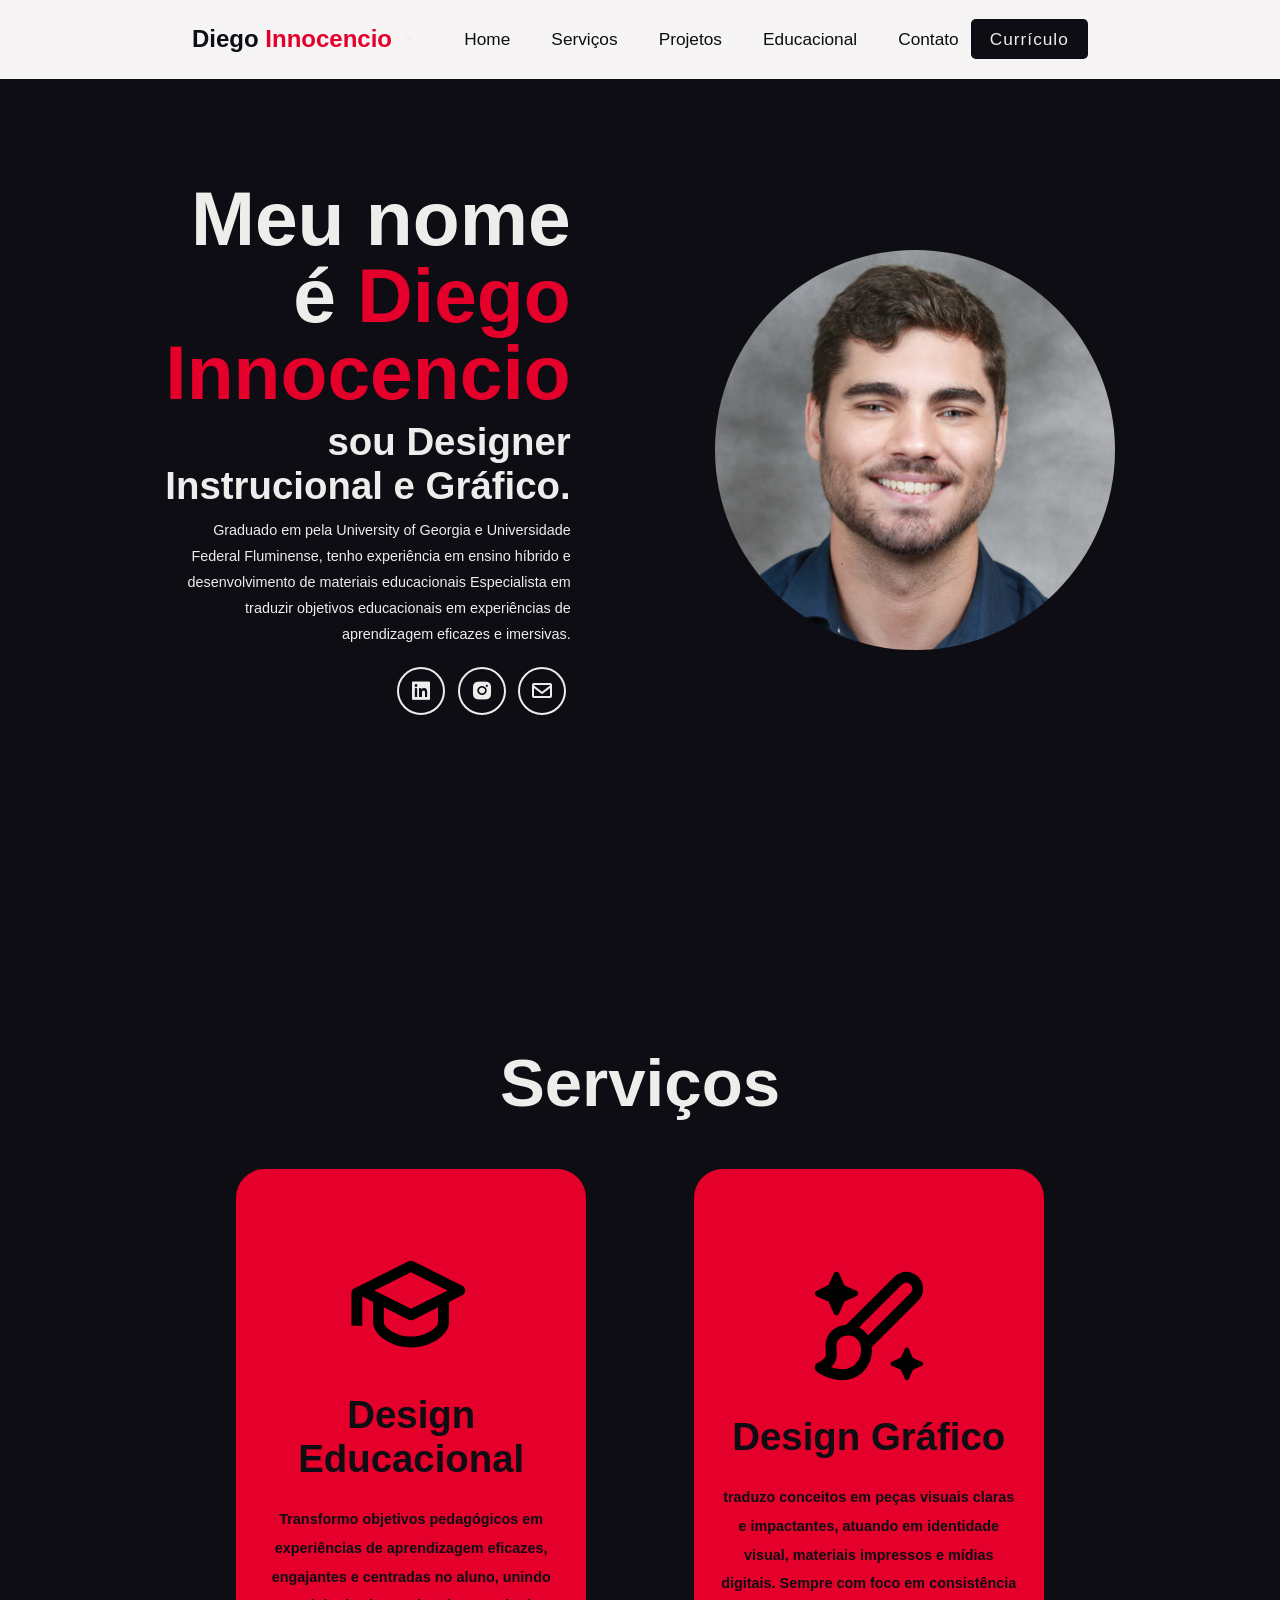
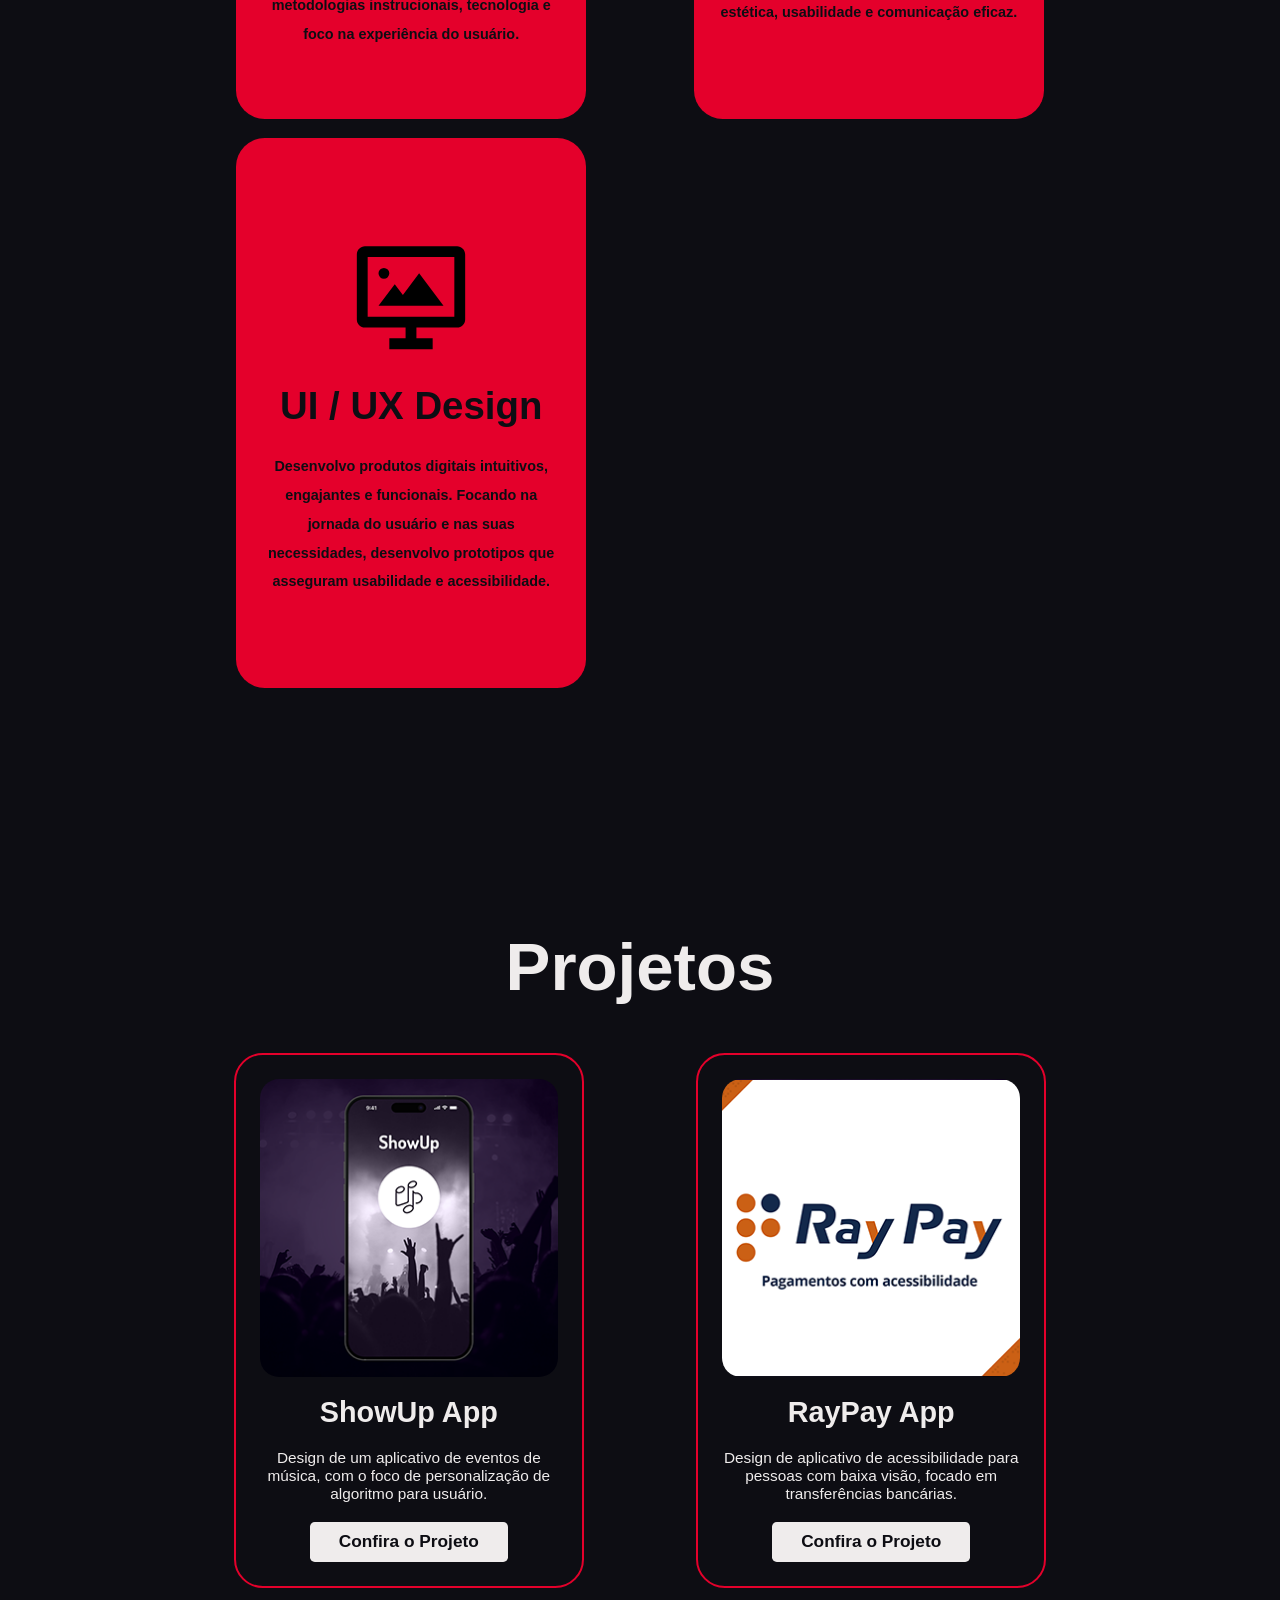
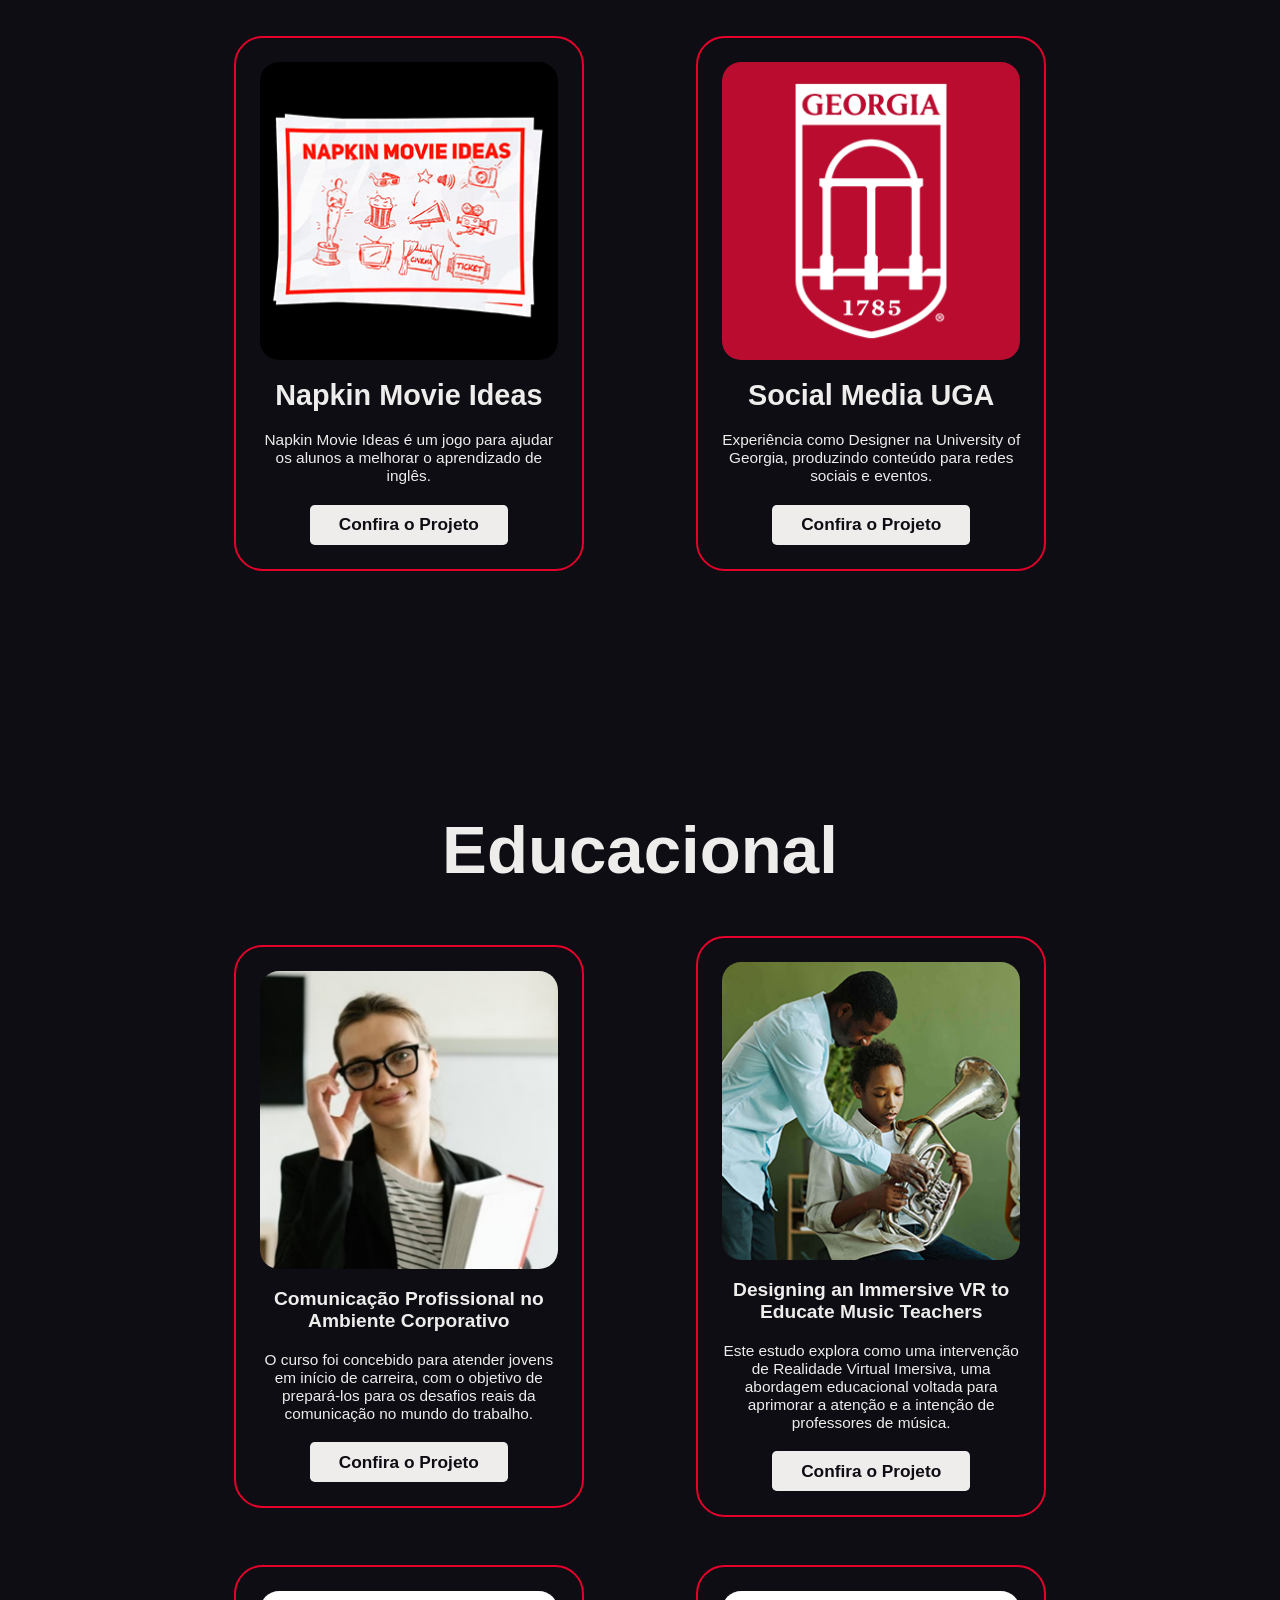
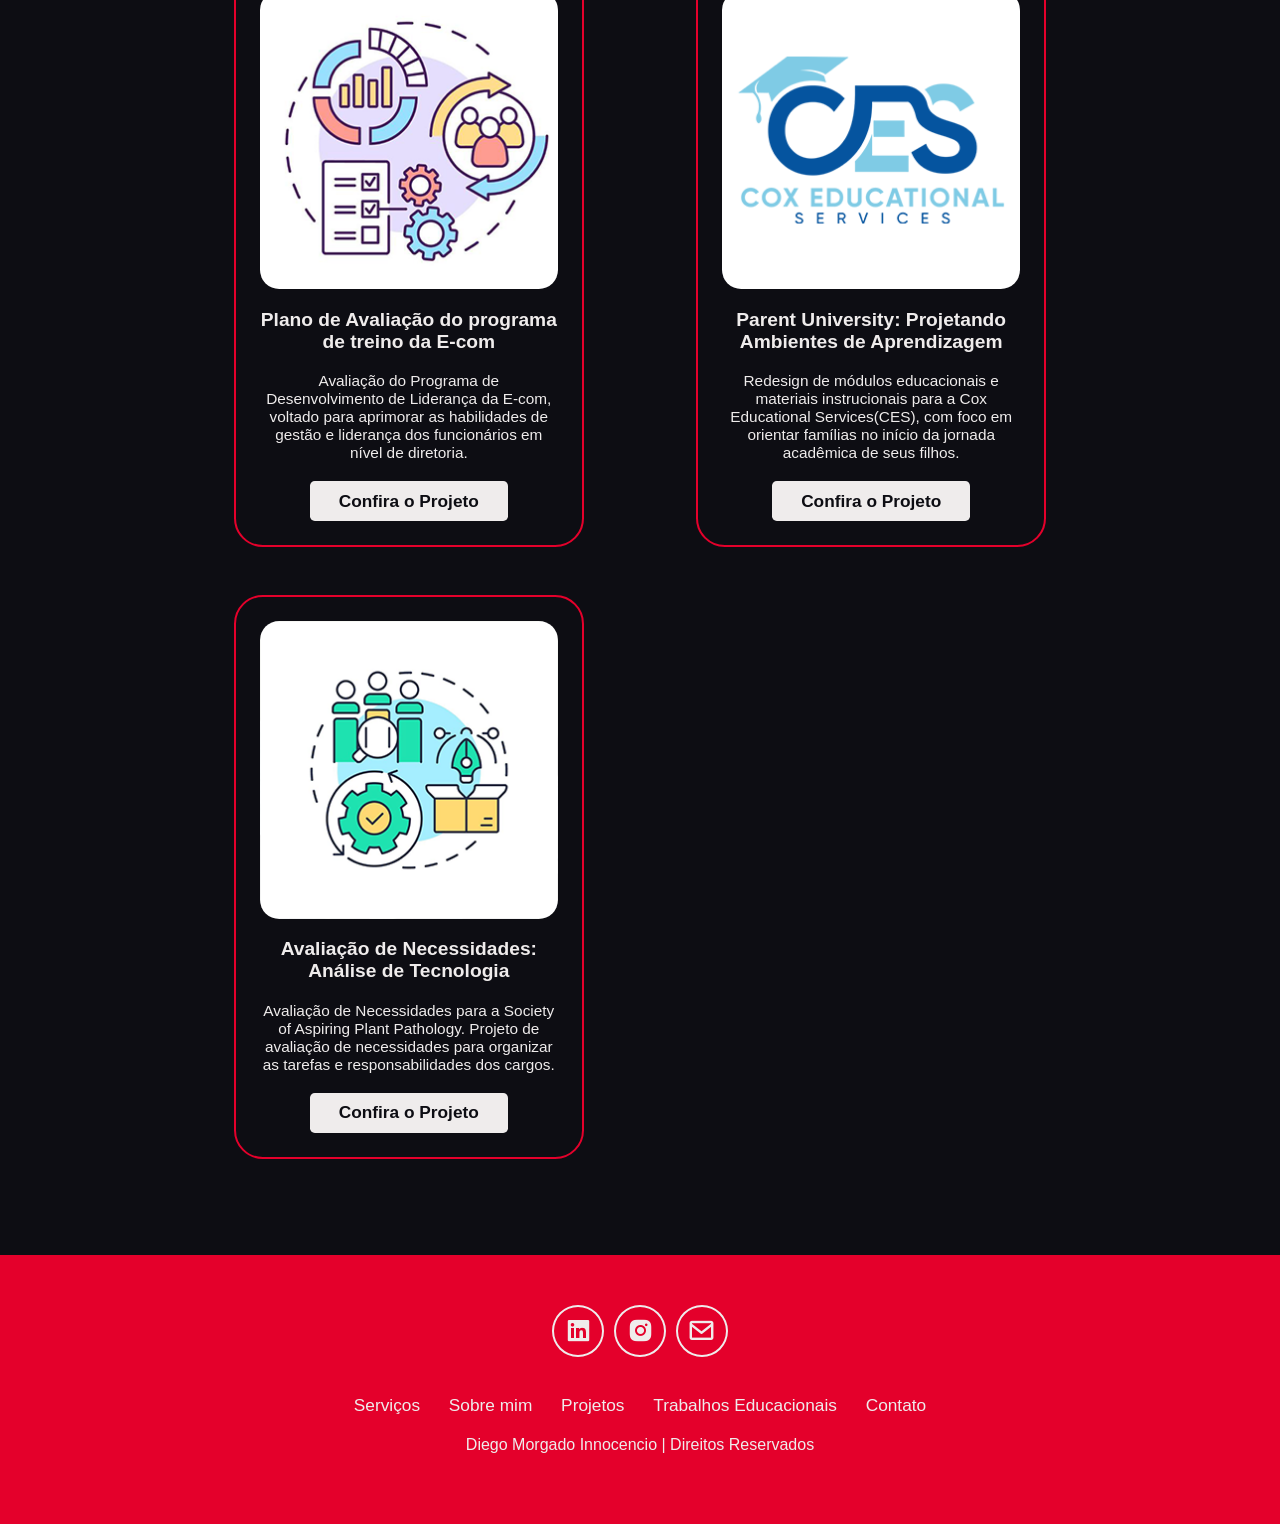
==== commit 0855836a: "Fix HTML encoding issues in index.html" ====
--- a/index.html
+++ b/index.html
@@ -138,7 +138,7 @@
         <div class="trabalhos-educacionais-box">
             <div class="trabalhos-educacionais-card">
                 <img src="trabalhos-educacionais/Trabalho_Moodle/icon_Moodle.png" alt="">
-                <h3>Curso "Comunicação Profissional no Ambiente Corporativo"</h3>
+                <h3>Comunicação Profissional no Ambiente Corporativo</h3>
                 <p>O curso foi concebido para atender jovens em início de carreira, com o objetivo de prepará-los para os desafios reais da comunicação no mundo do trabalho.</p>
                 <a href="Trabalho_Aera.html" class="button">Confira o Projeto</a>
             </div>
@@ -228,4 +228,4 @@
         </footer>
 
 </body>
-</html>+</html>
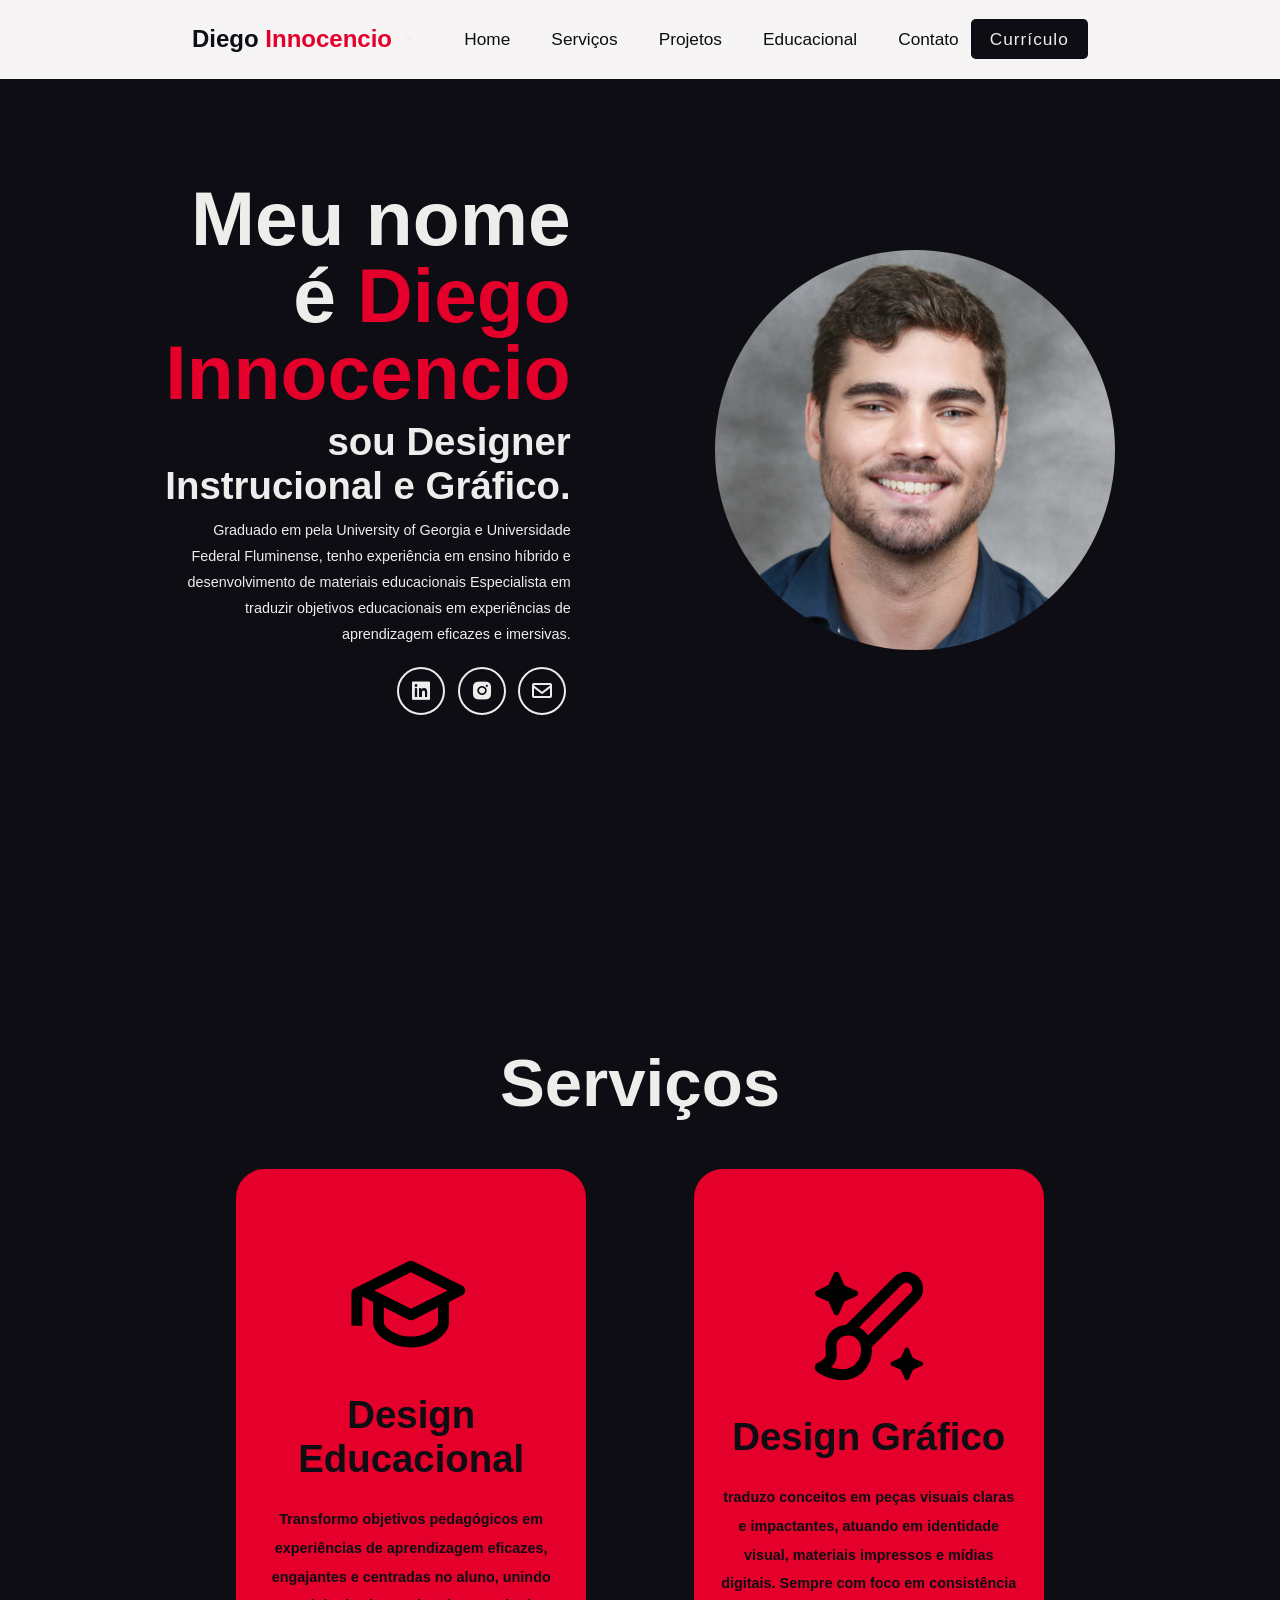
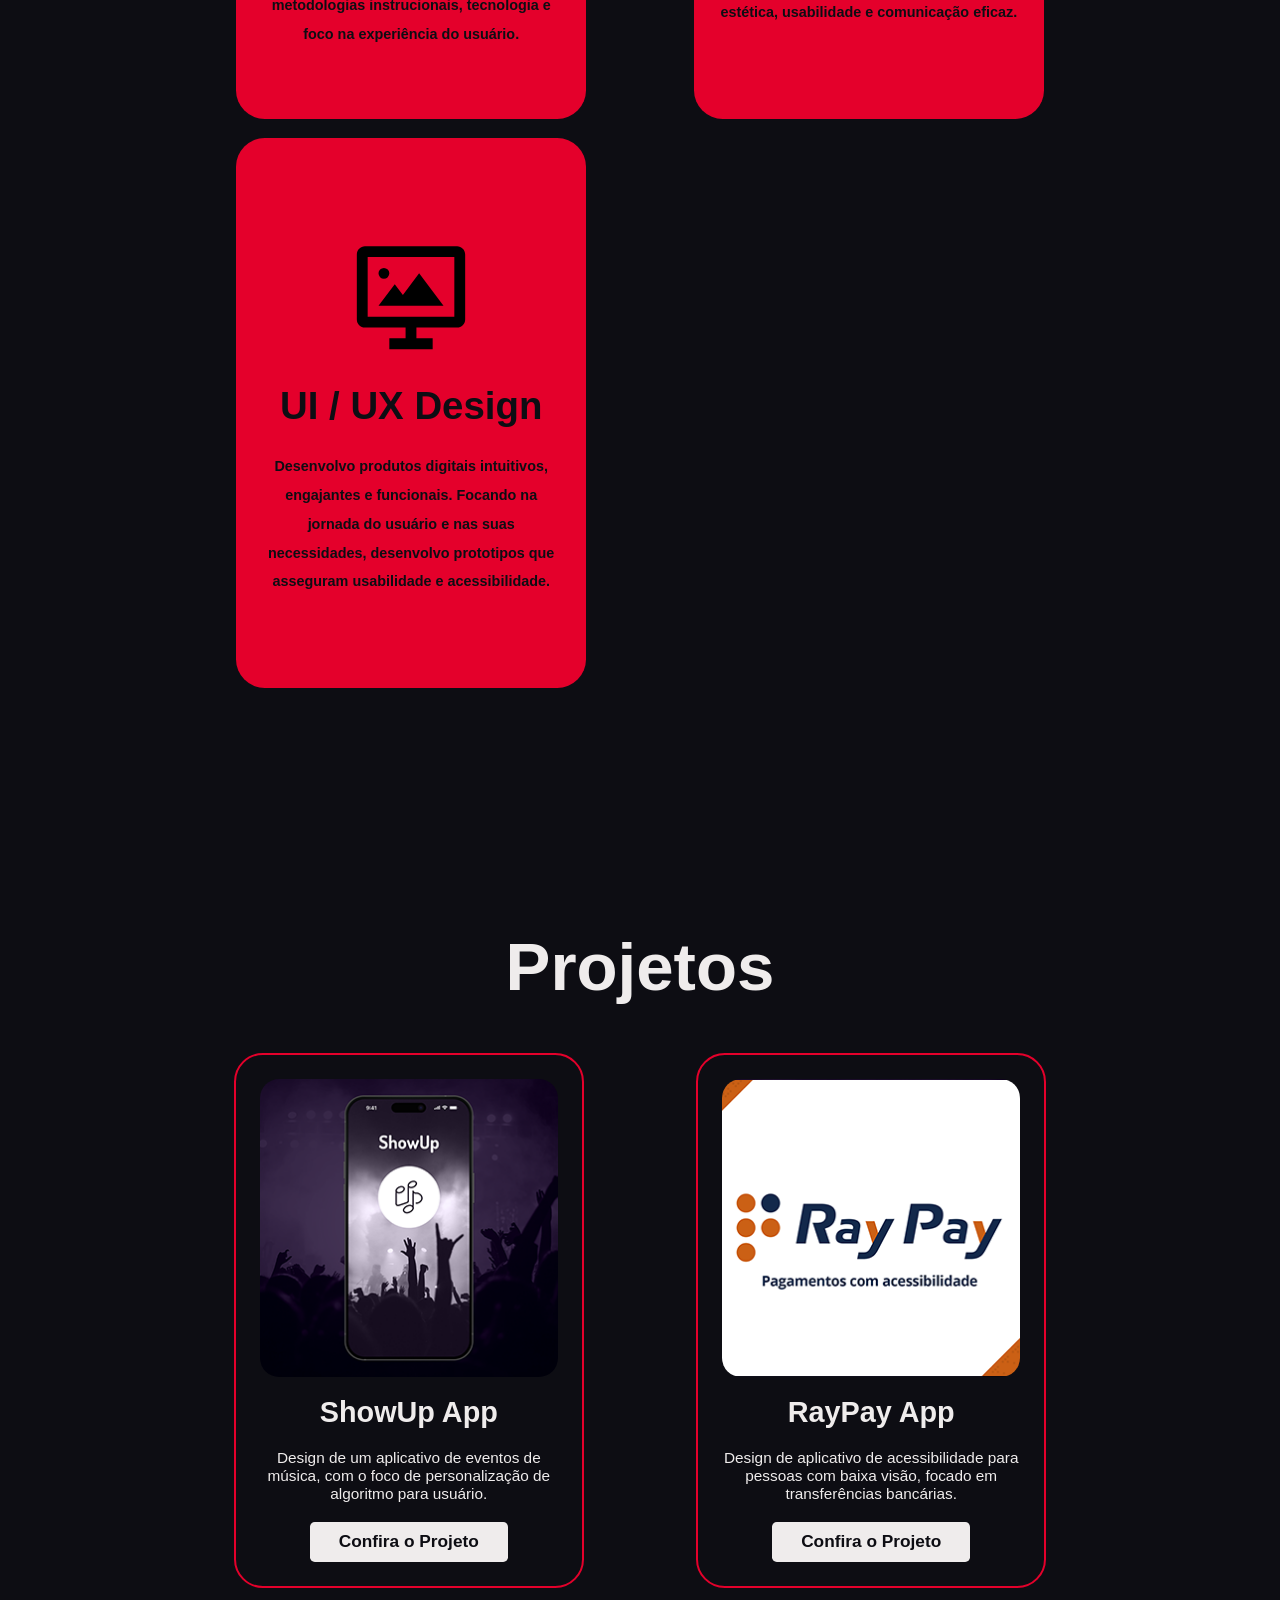
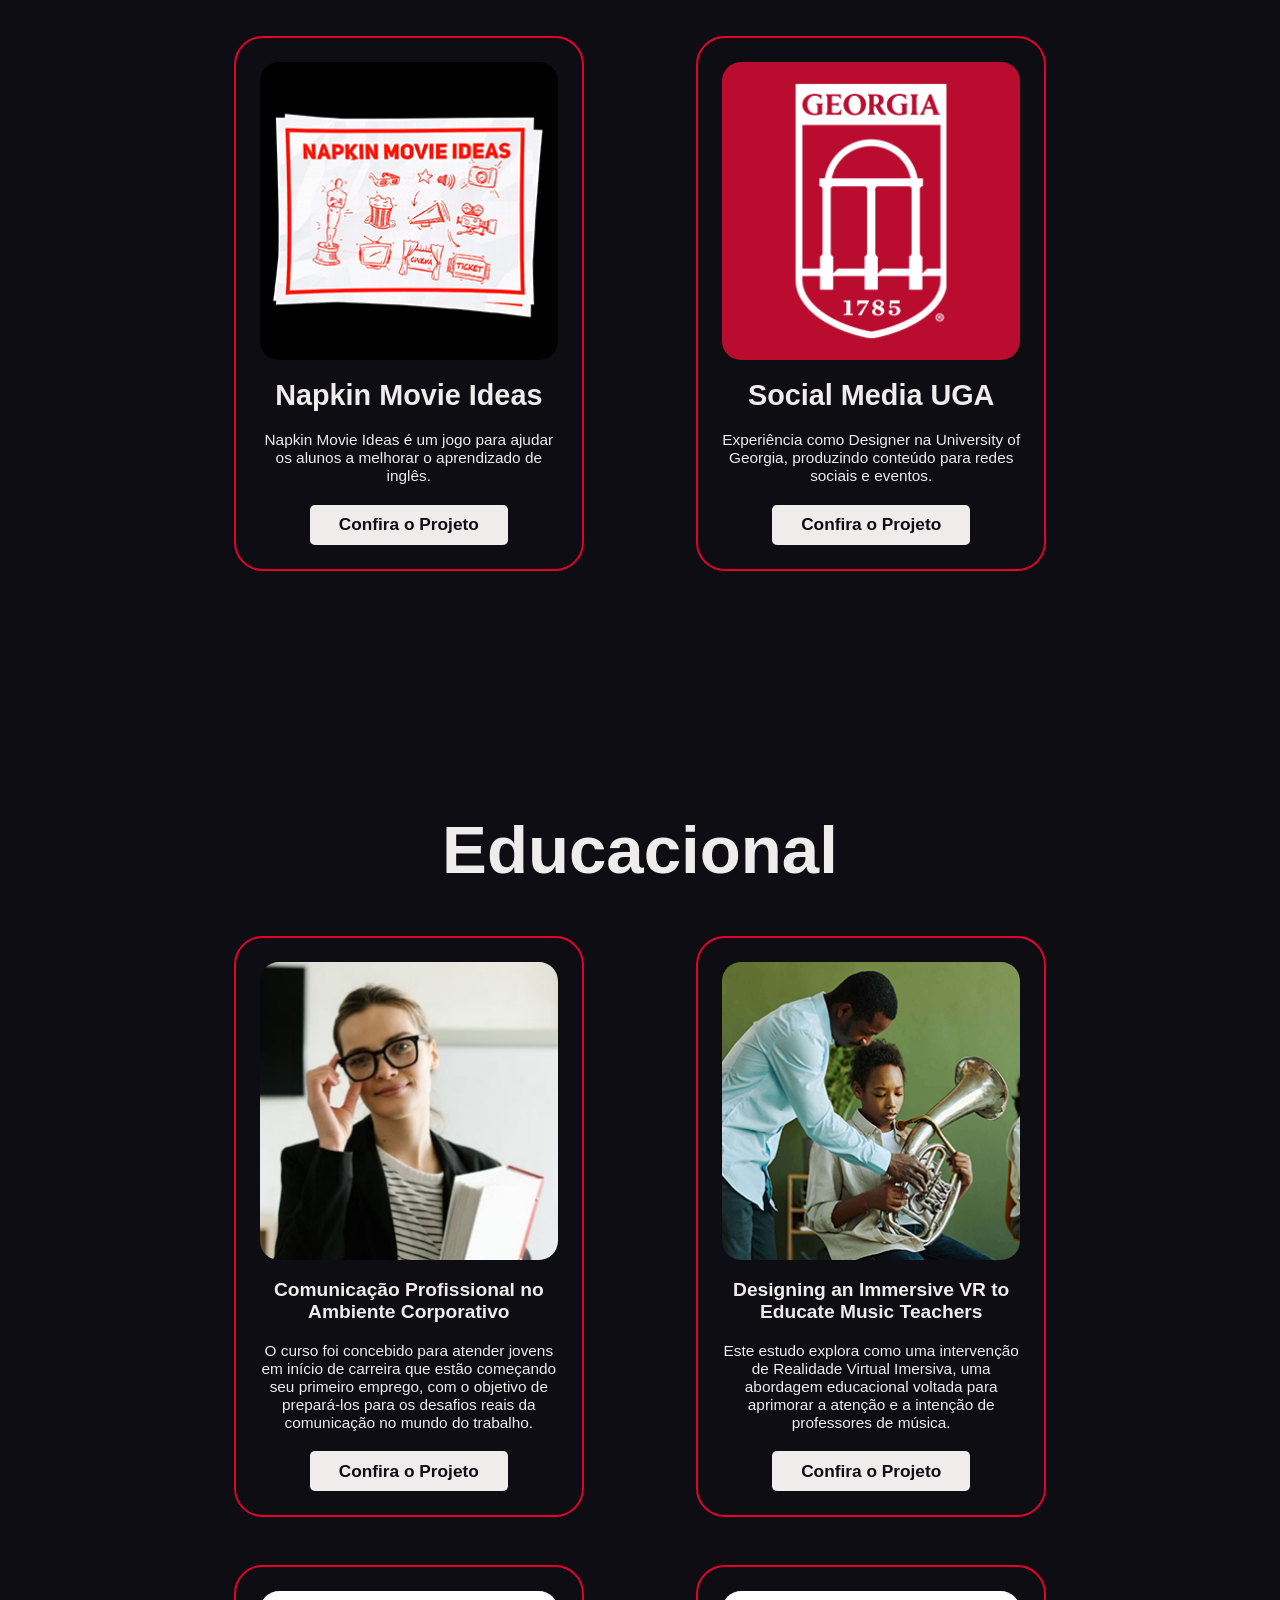
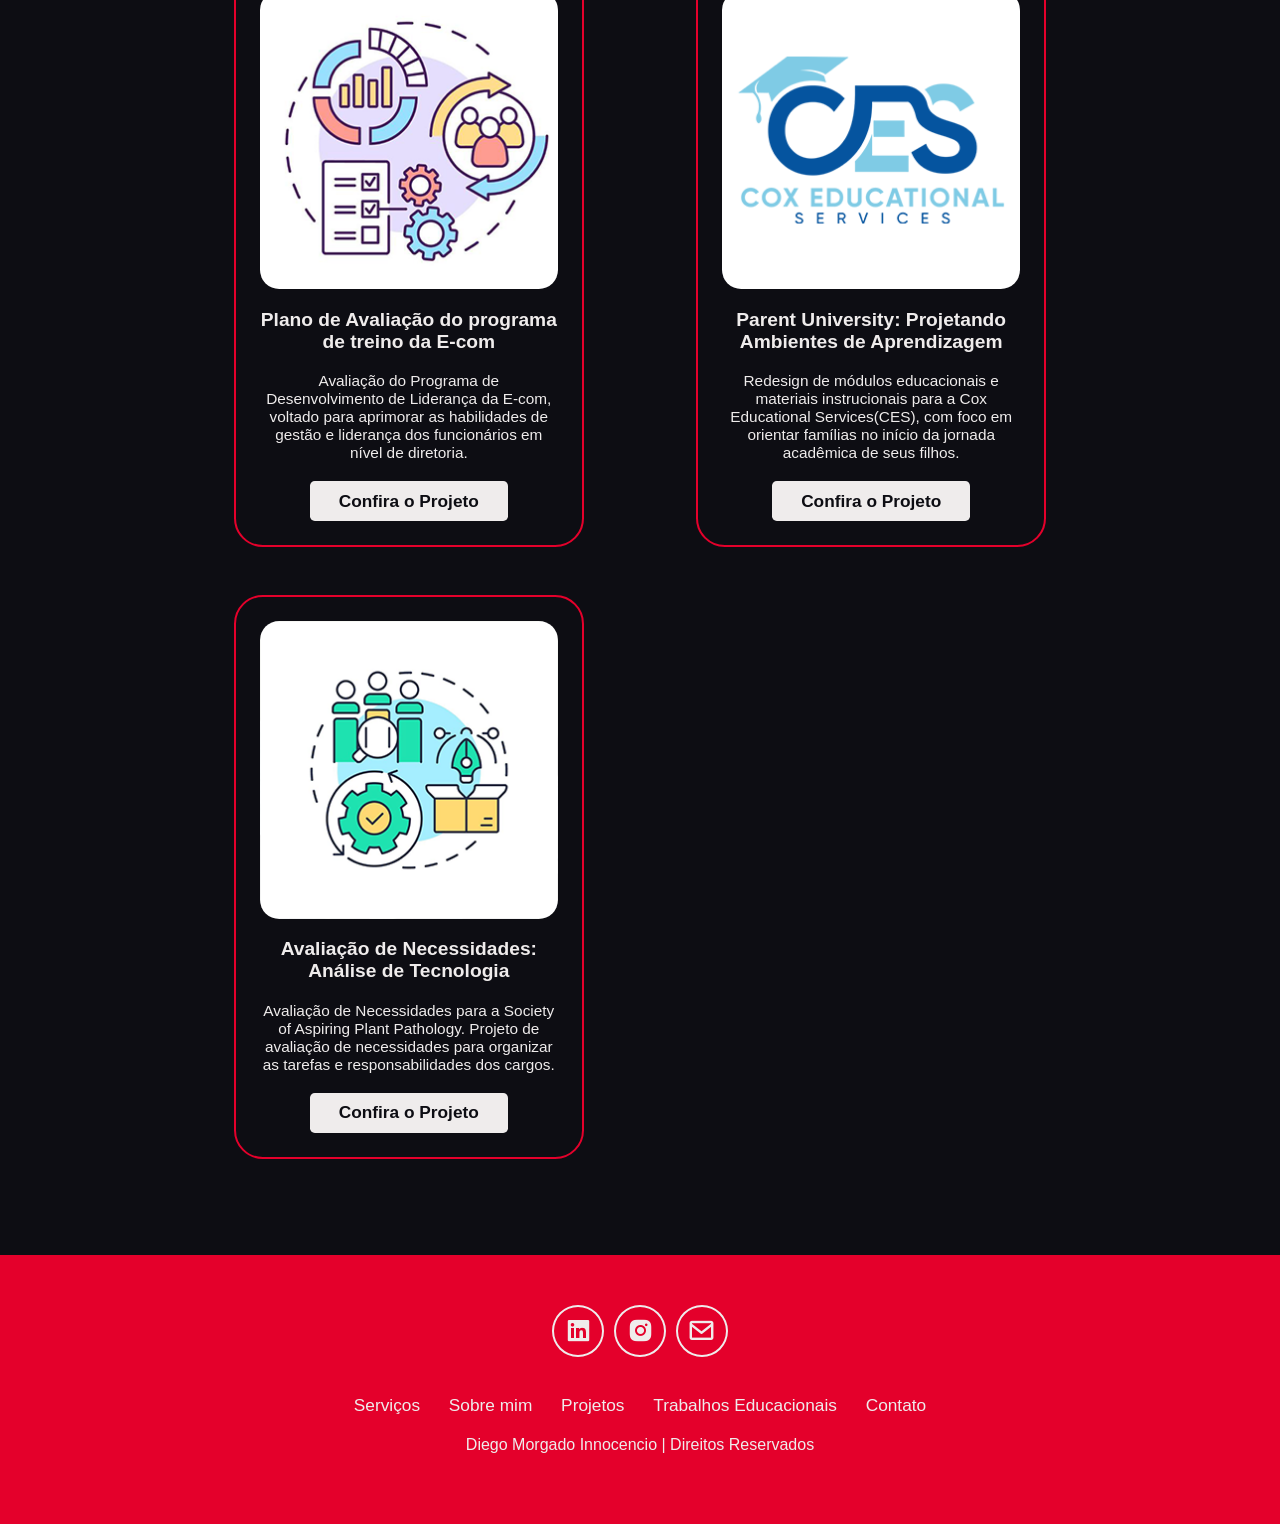
==== commit 7f145113: "Fix HTML formatting and structure" ====
--- a/index.html
+++ b/index.html
@@ -139,7 +139,7 @@
             <div class="trabalhos-educacionais-card">
                 <img src="trabalhos-educacionais/Trabalho_Moodle/icon_Moodle.png" alt="">
                 <h3>Comunicação Profissional no Ambiente Corporativo</h3>
-                <p>O curso foi concebido para atender jovens em início de carreira, com o objetivo de prepará-los para os desafios reais da comunicação no mundo do trabalho.</p>
+                <p>O curso foi concebido para atender jovens em início de carreira que estão começando seu primeiro emprego, com o objetivo de prepará-los para os desafios reais da comunicação no mundo do trabalho.</p>
                 <a href="Trabalho_Aera.html" class="button">Confira o Projeto</a>
             </div>
 
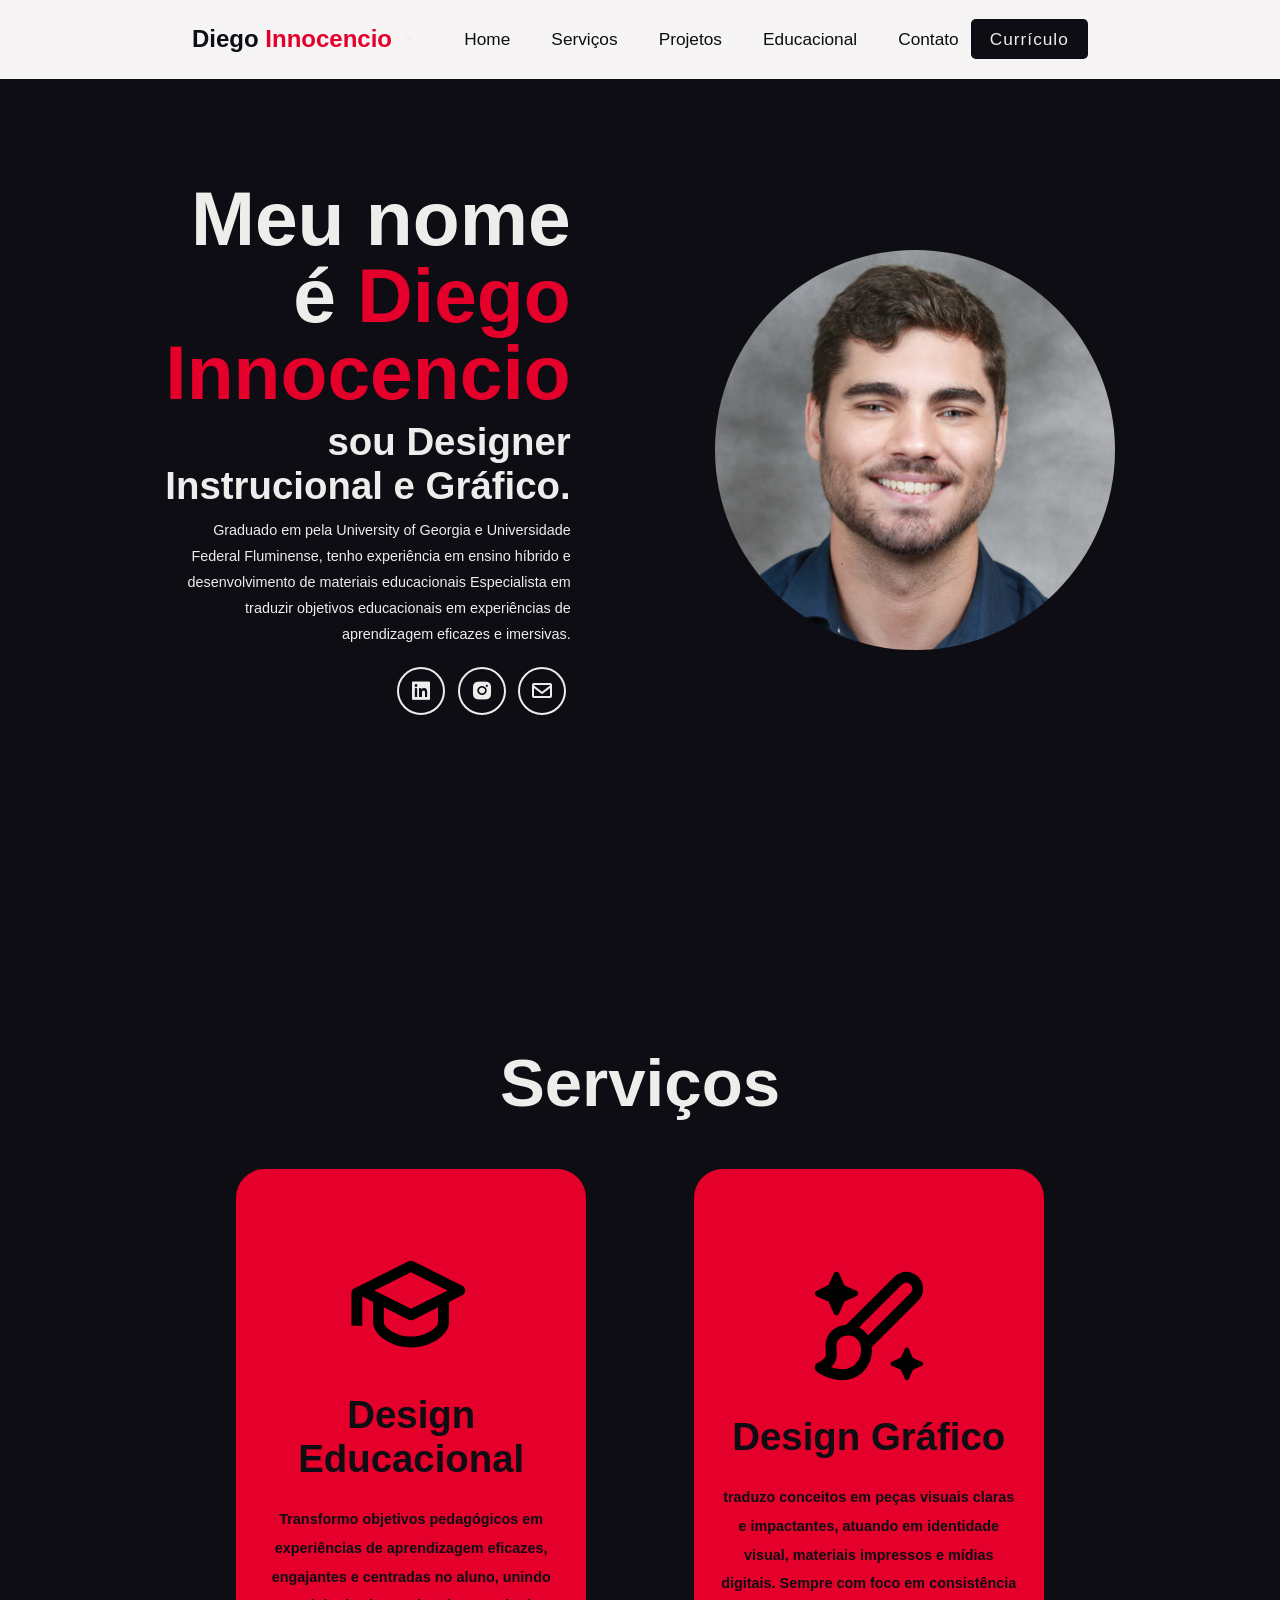
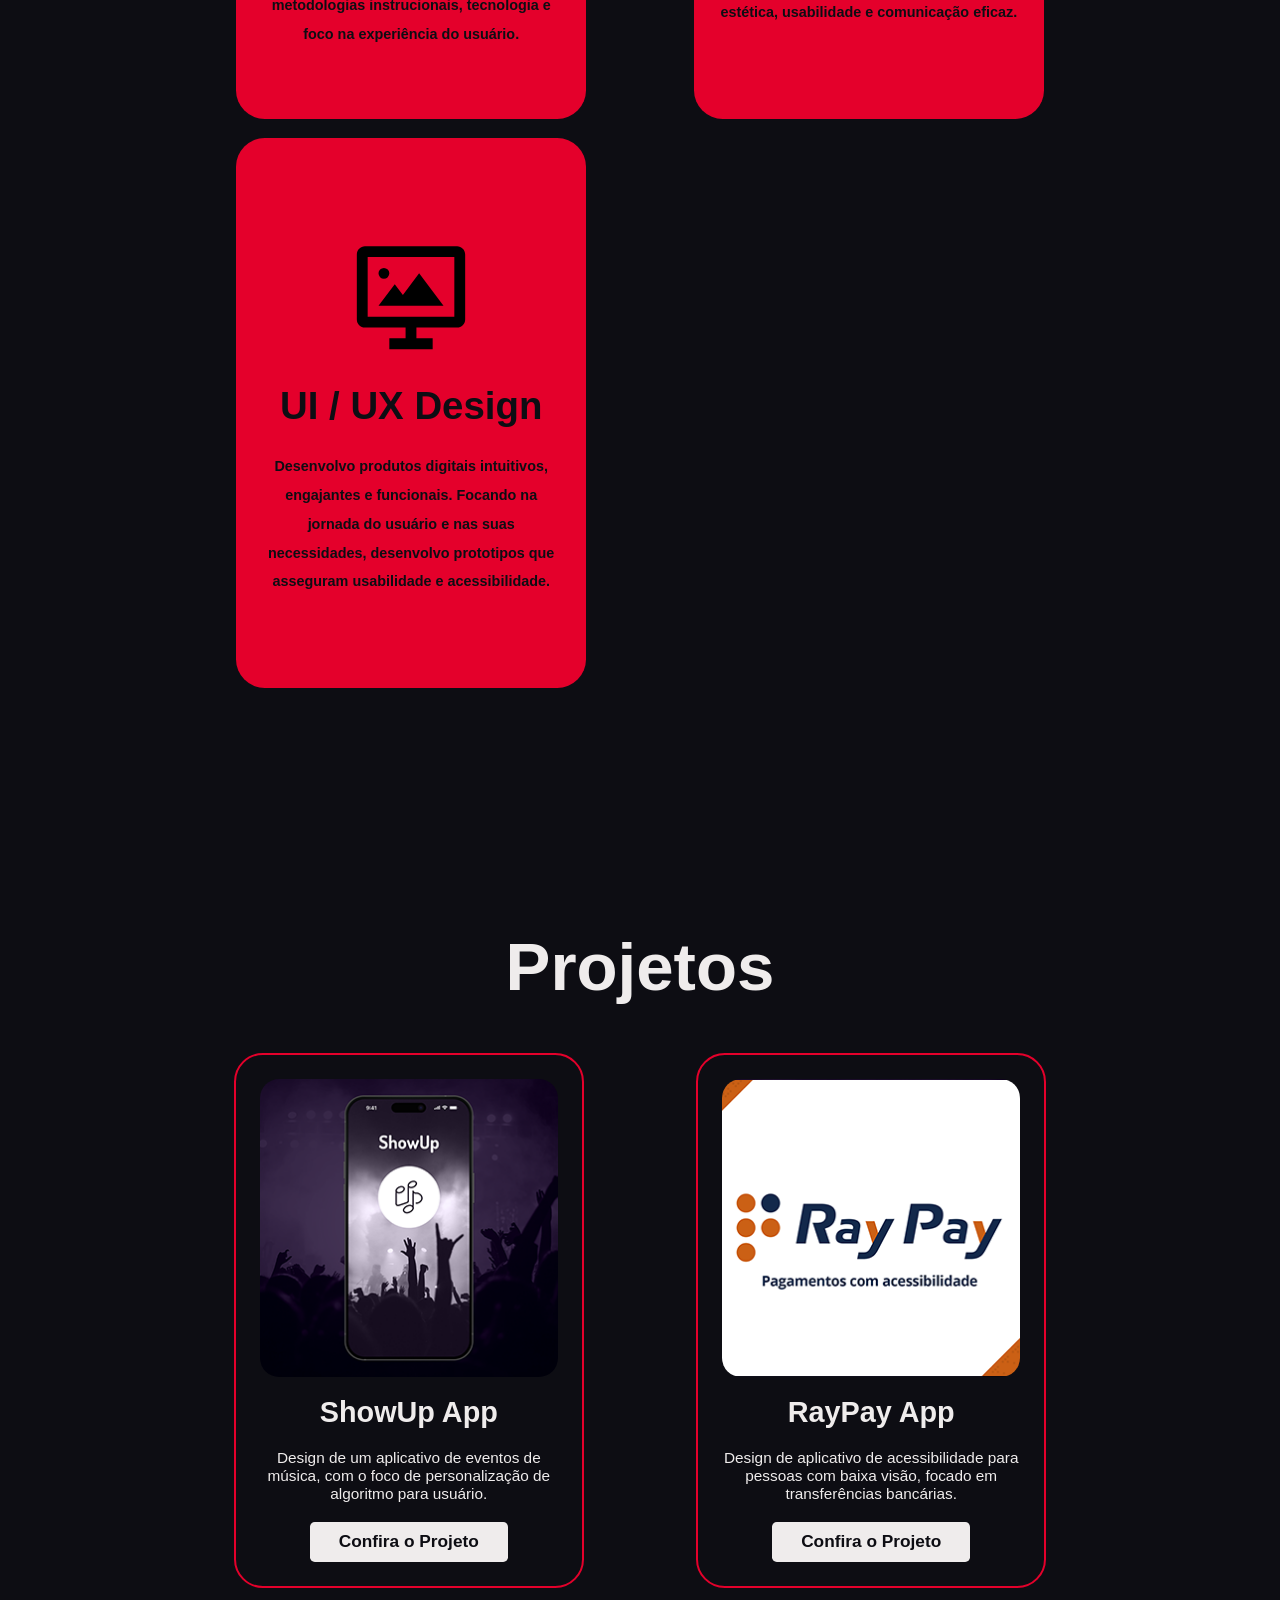
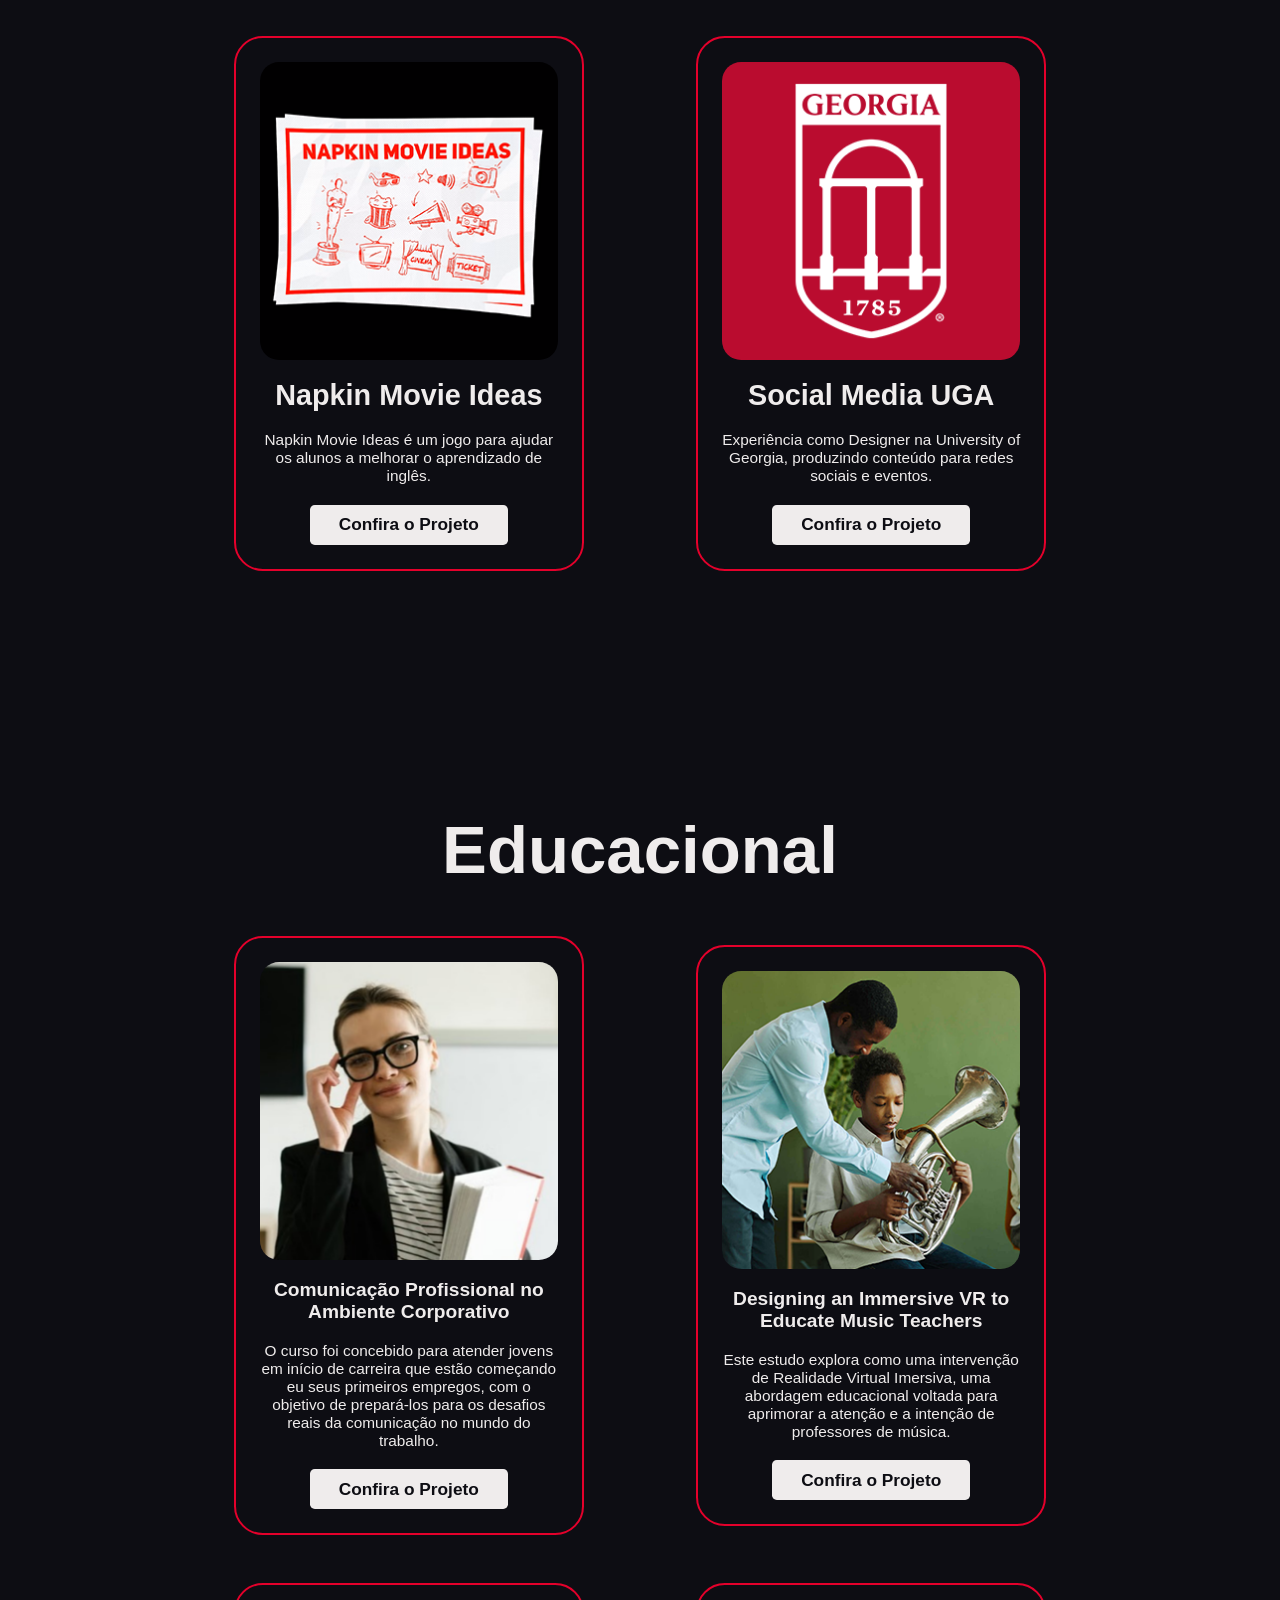
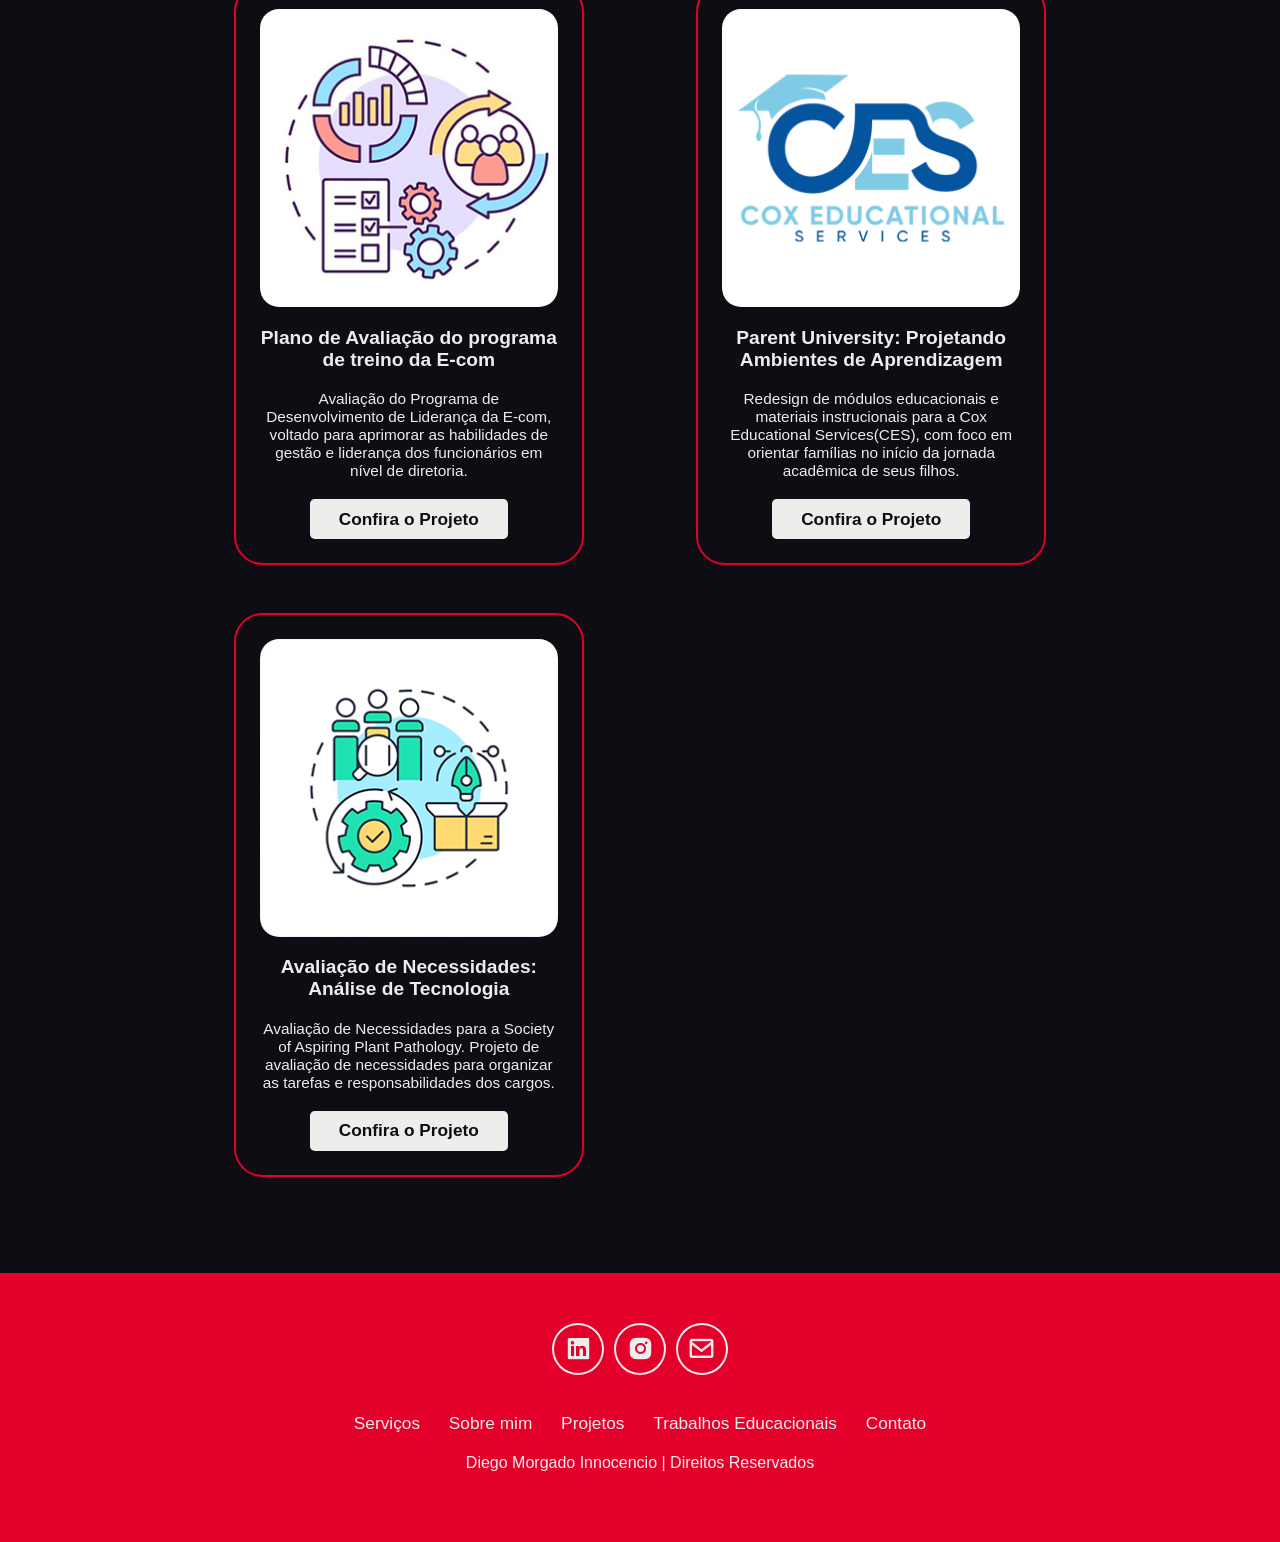
==== commit 03c40a44: "Add files via upload" ====
--- a/index.html
+++ b/index.html
@@ -139,7 +139,7 @@
             <div class="trabalhos-educacionais-card">
                 <img src="trabalhos-educacionais/Trabalho_Moodle/icon_Moodle.png" alt="">
                 <h3>Comunicação Profissional no Ambiente Corporativo</h3>
-                <p>O curso foi concebido para atender jovens em início de carreira que estão começando seu primeiro emprego, com o objetivo de prepará-los para os desafios reais da comunicação no mundo do trabalho.</p>
+                <p>O curso foi concebido para atender jovens em início de carreira que estão começando eu seus primeiros empregos, com o objetivo de prepará-los para os desafios reais da comunicação no mundo do trabalho.</p>
                 <a href="Trabalho_Aera.html" class="button">Confira o Projeto</a>
             </div>
 
@@ -228,4 +228,4 @@
         </footer>
 
 </body>
-</html>
+</html>
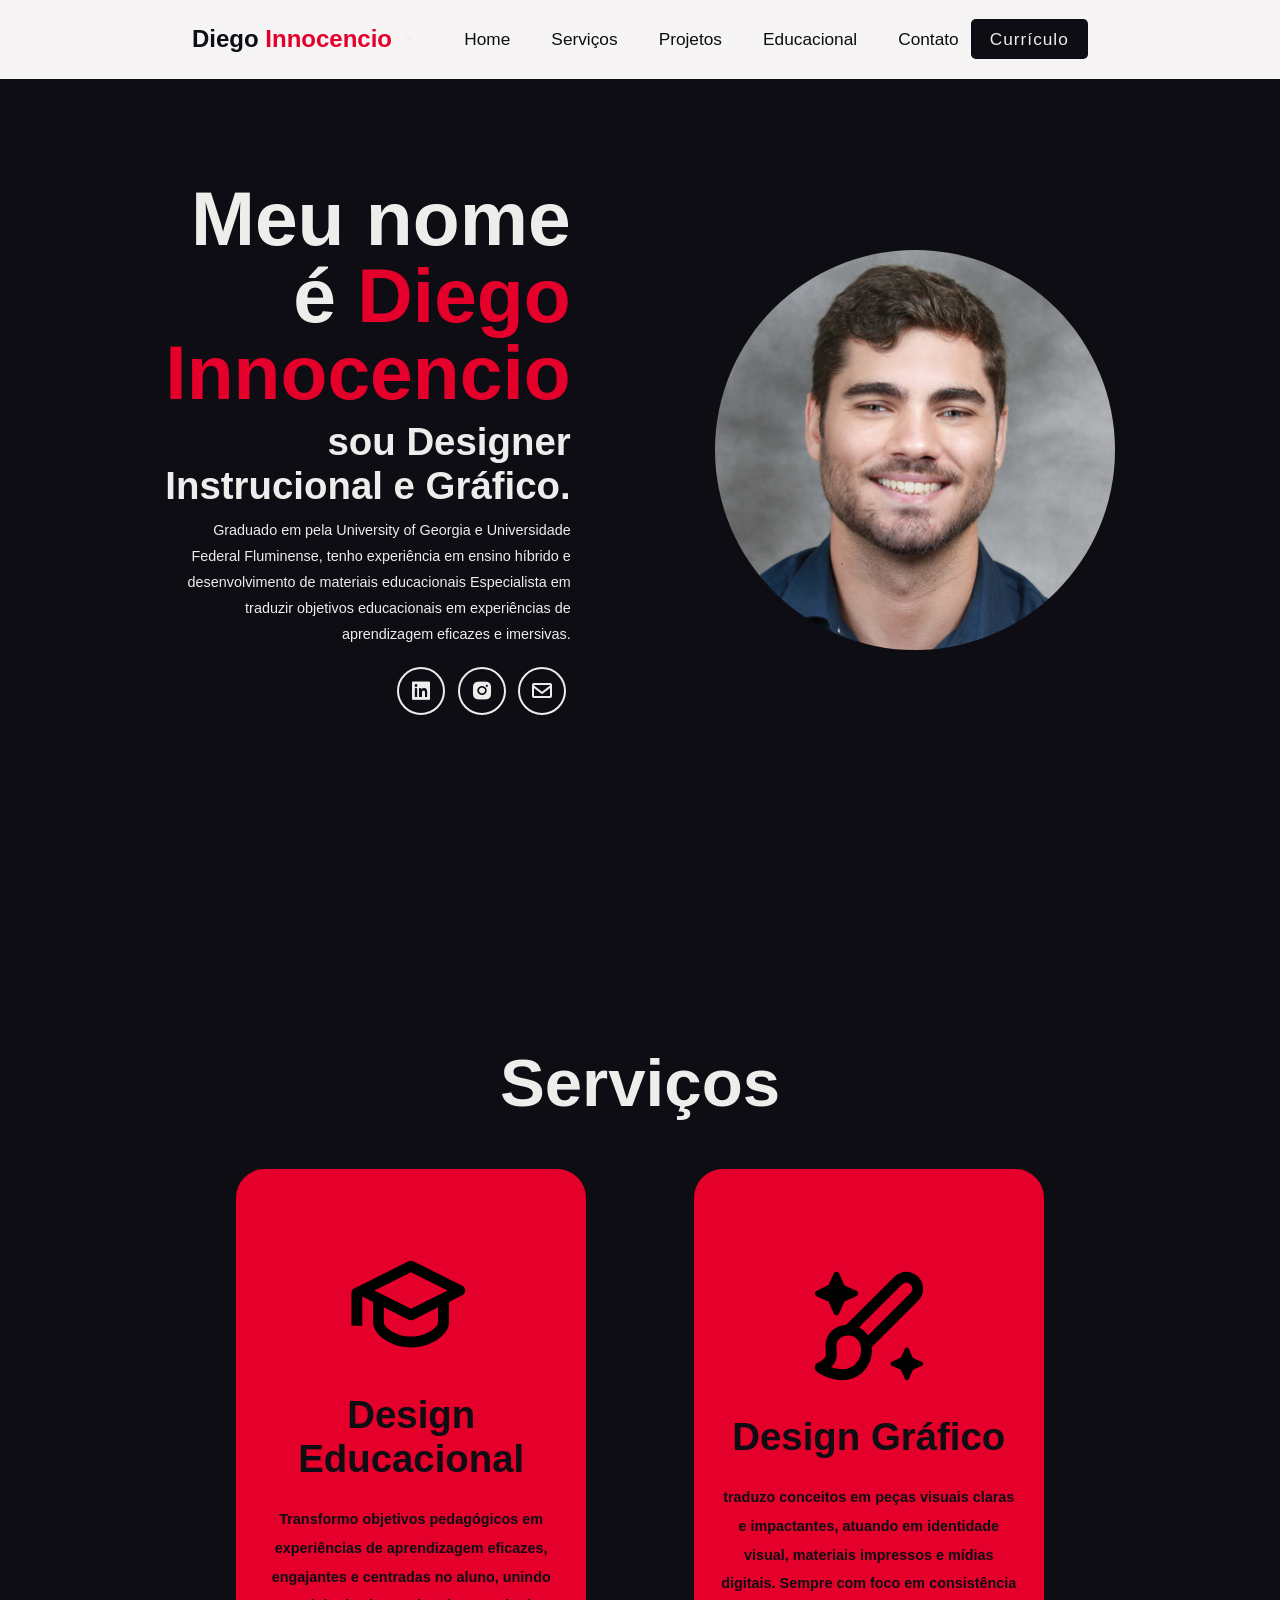
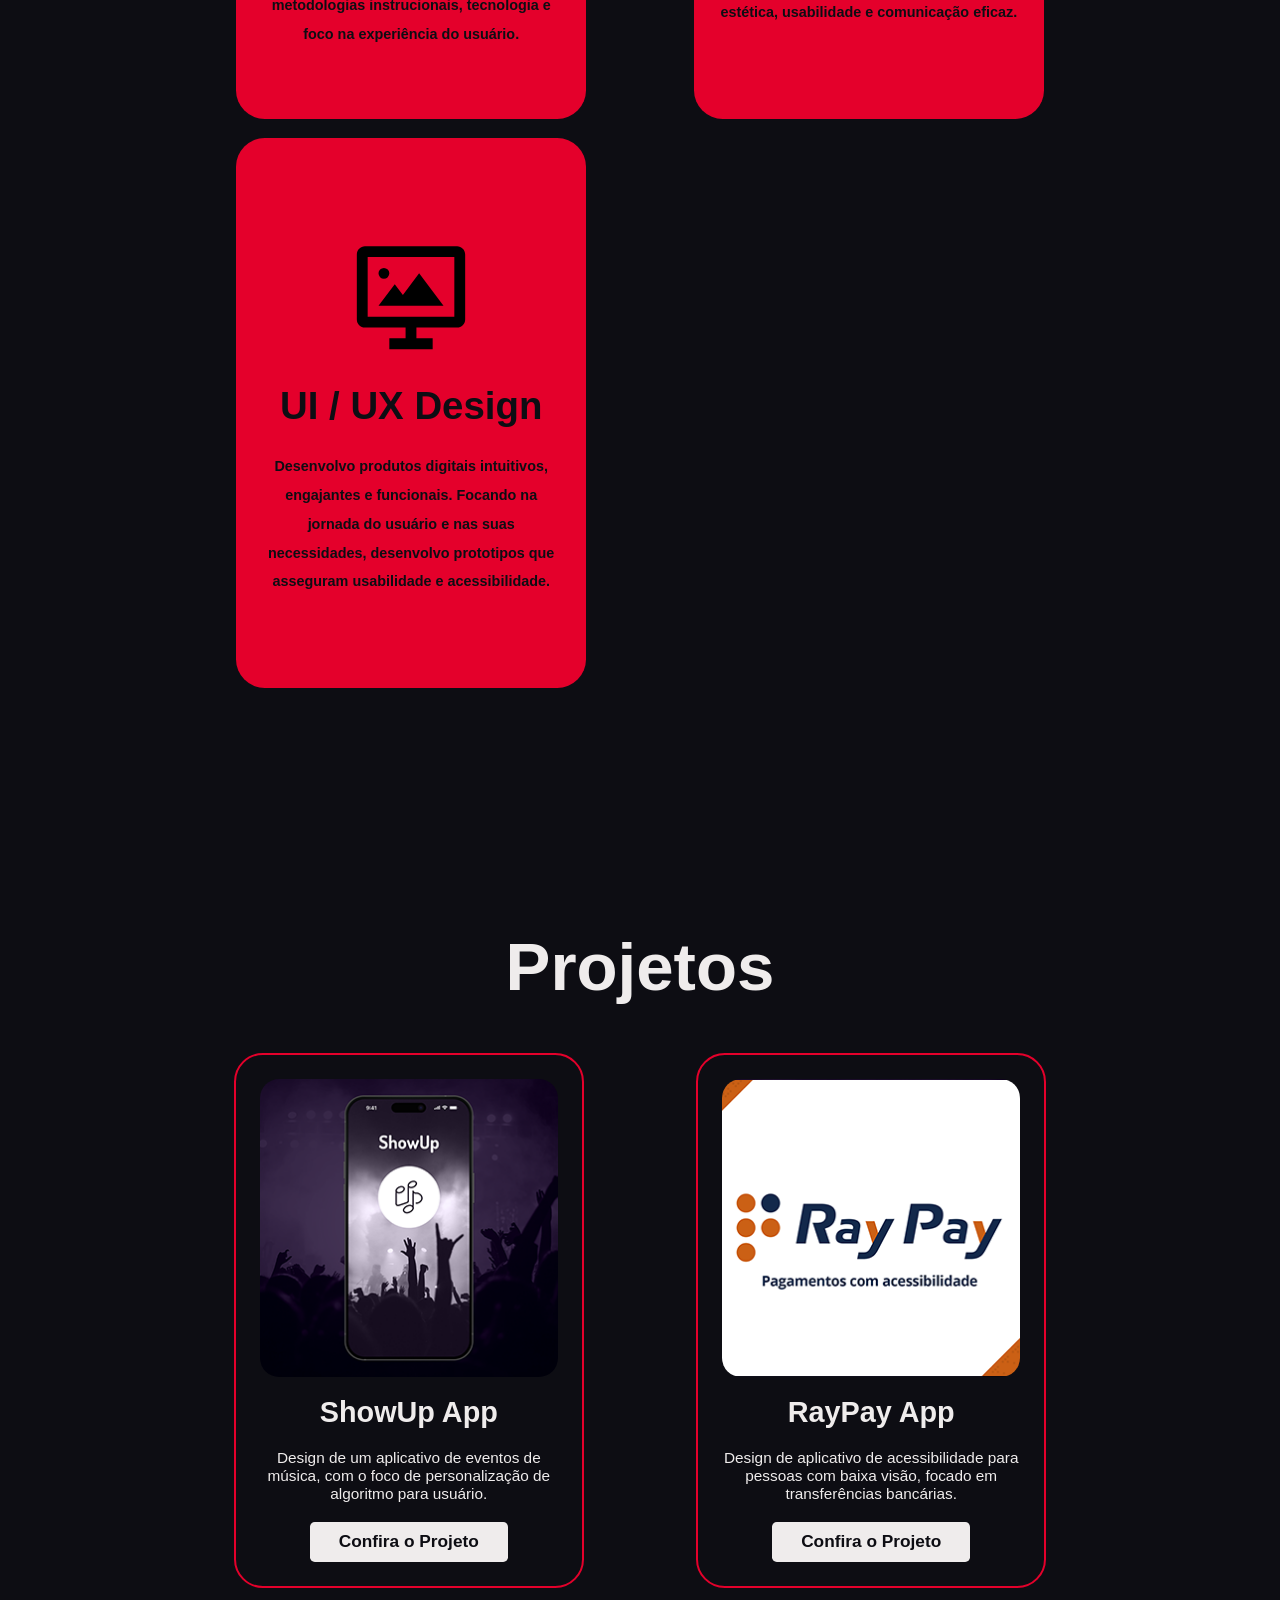
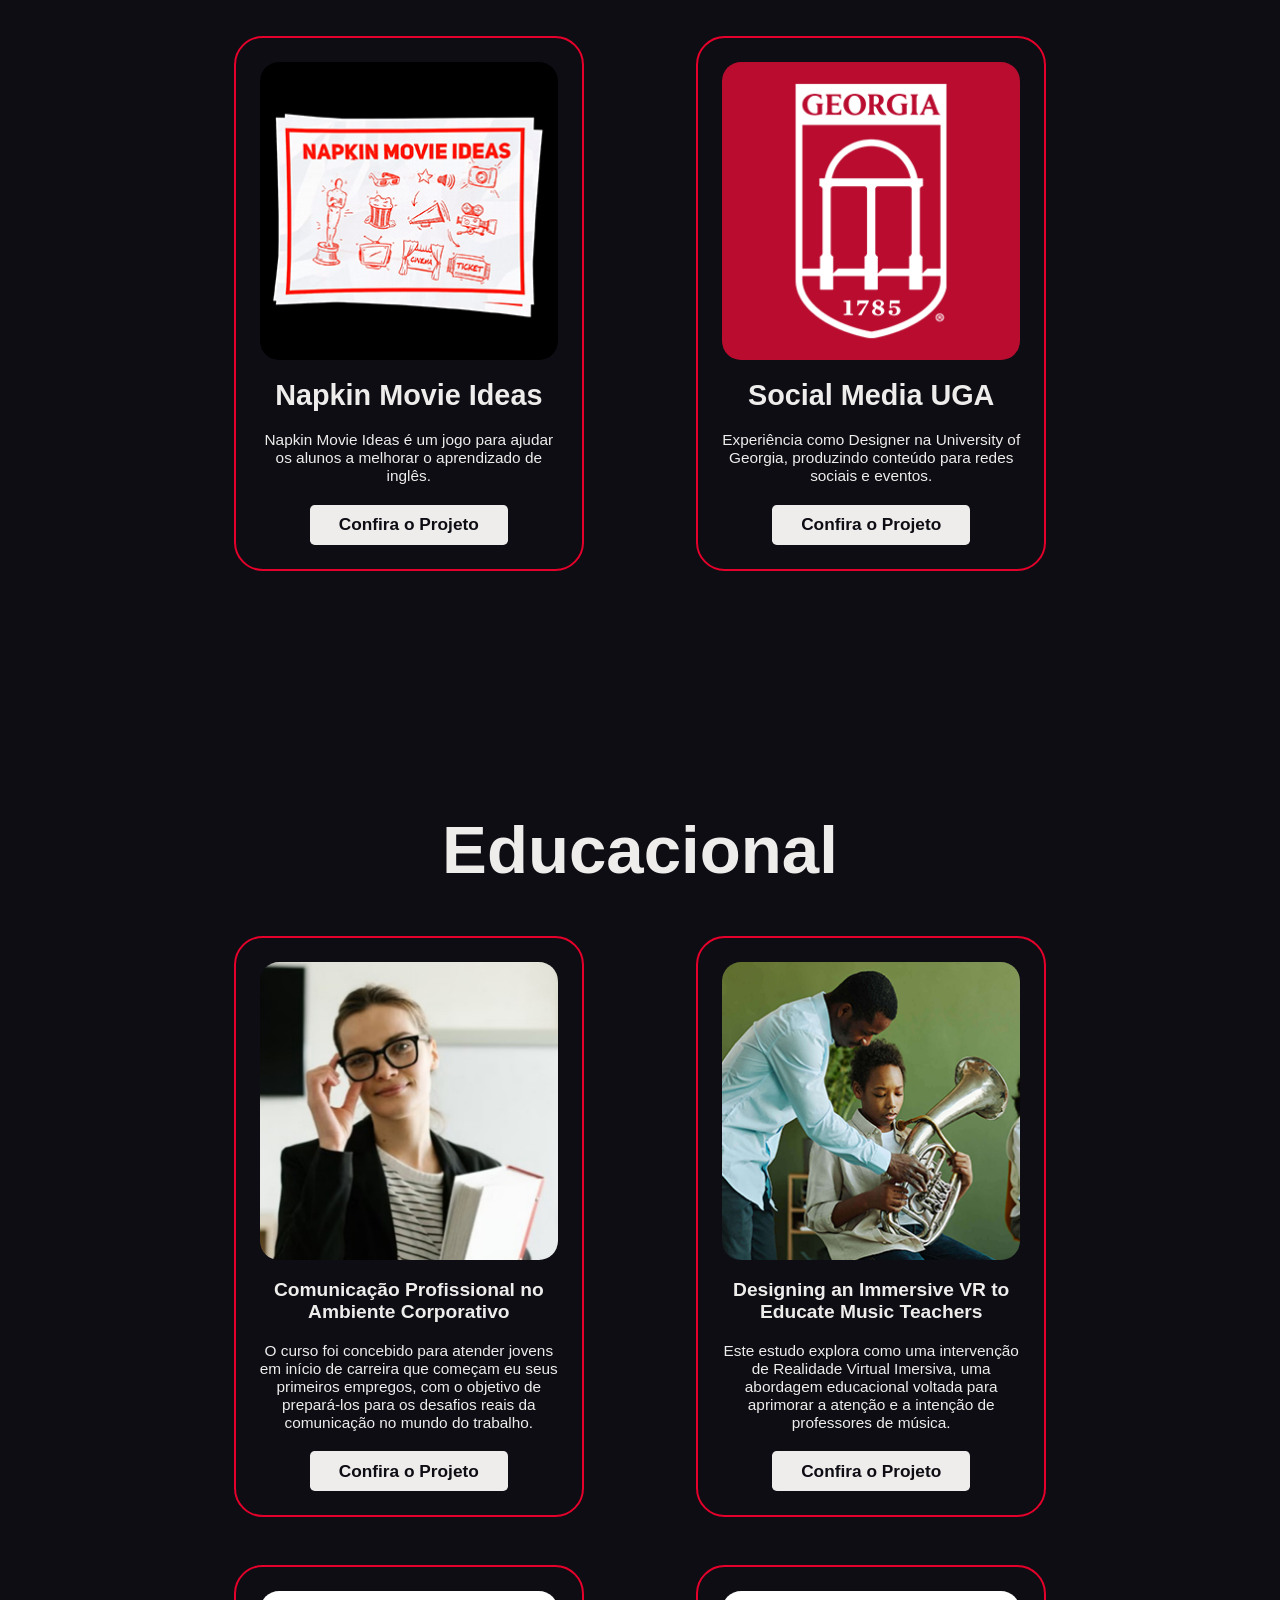
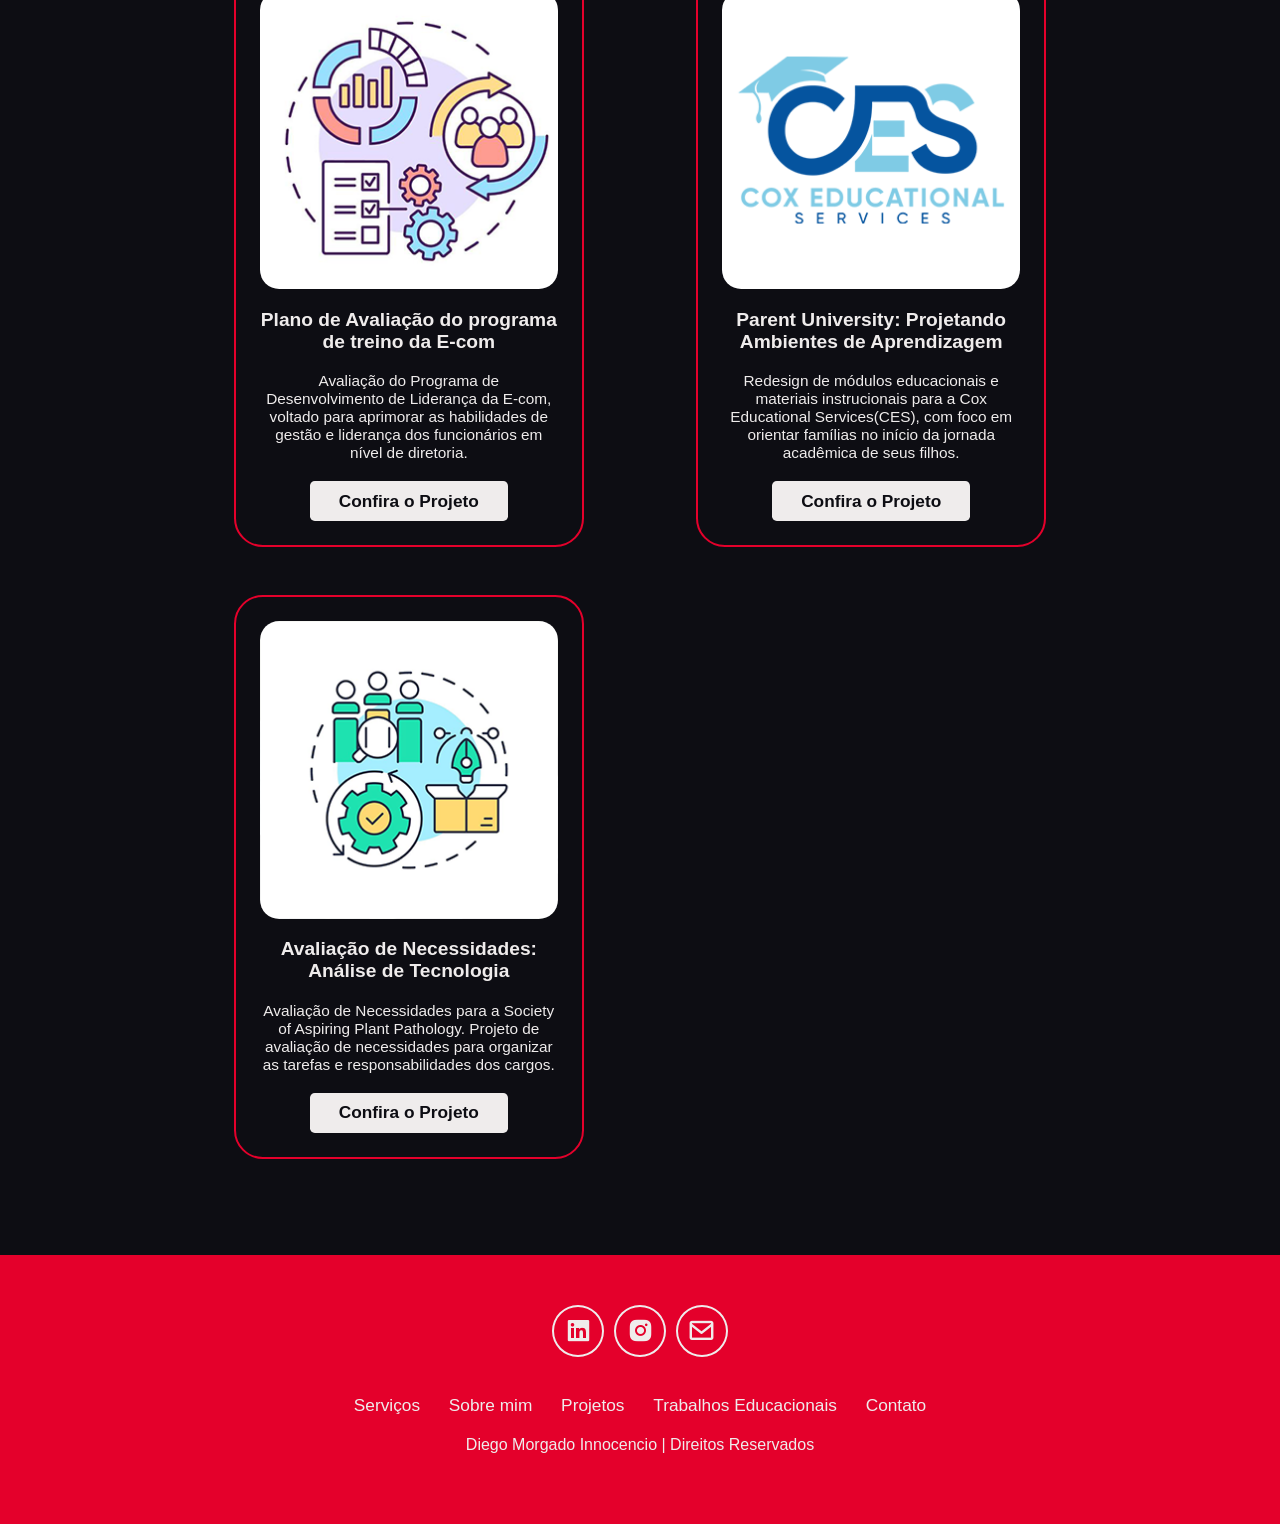
==== commit 635e10ef: "Add files via upload" ====
--- a/index.html
+++ b/index.html
@@ -139,7 +139,7 @@
             <div class="trabalhos-educacionais-card">
                 <img src="trabalhos-educacionais/Trabalho_Moodle/icon_Moodle.png" alt="">
                 <h3>Comunicação Profissional no Ambiente Corporativo</h3>
-                <p>O curso foi concebido para atender jovens em início de carreira que estão começando eu seus primeiros empregos, com o objetivo de prepará-los para os desafios reais da comunicação no mundo do trabalho.</p>
+                <p>O curso foi concebido para atender jovens em início de carreira que começam eu seus primeiros empregos, com o objetivo de prepará-los para os desafios reais da comunicação no mundo do trabalho.</p>
                 <a href="Trabalho_Aera.html" class="button">Confira o Projeto</a>
             </div>
 
